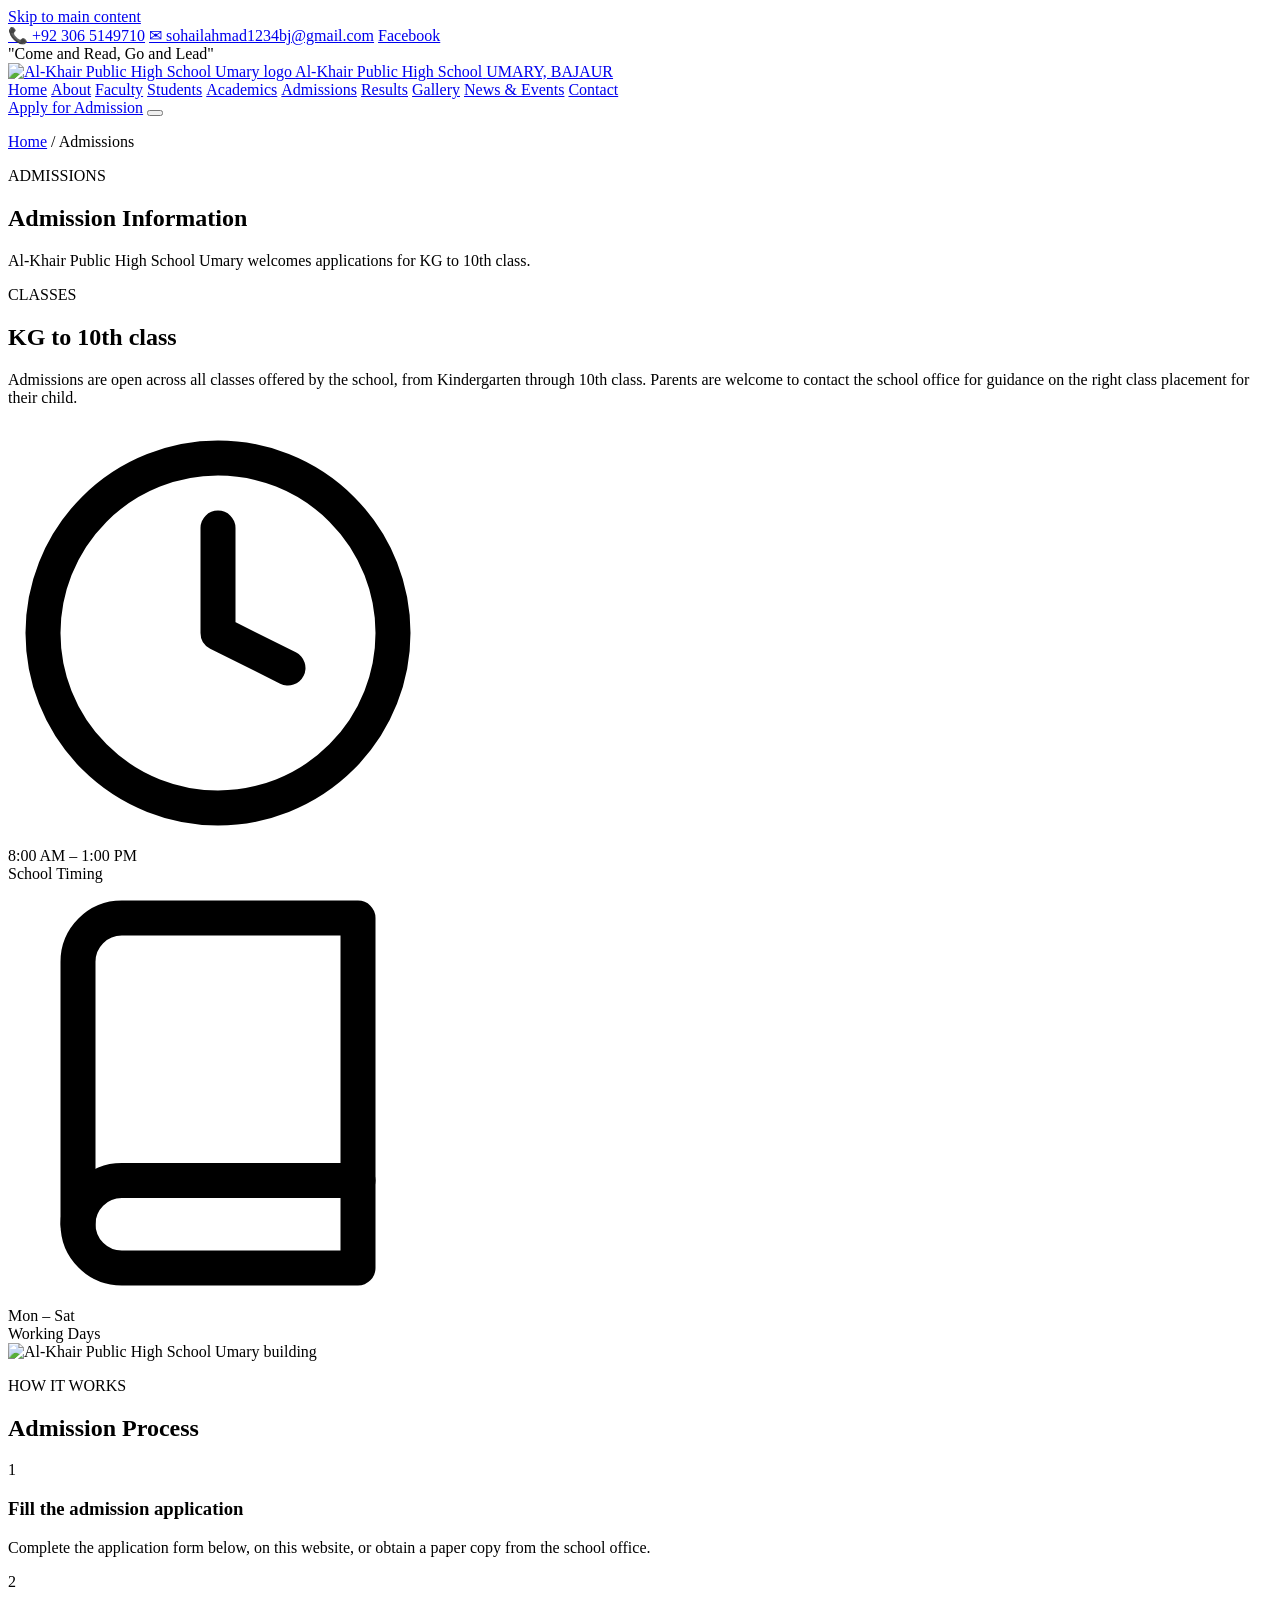
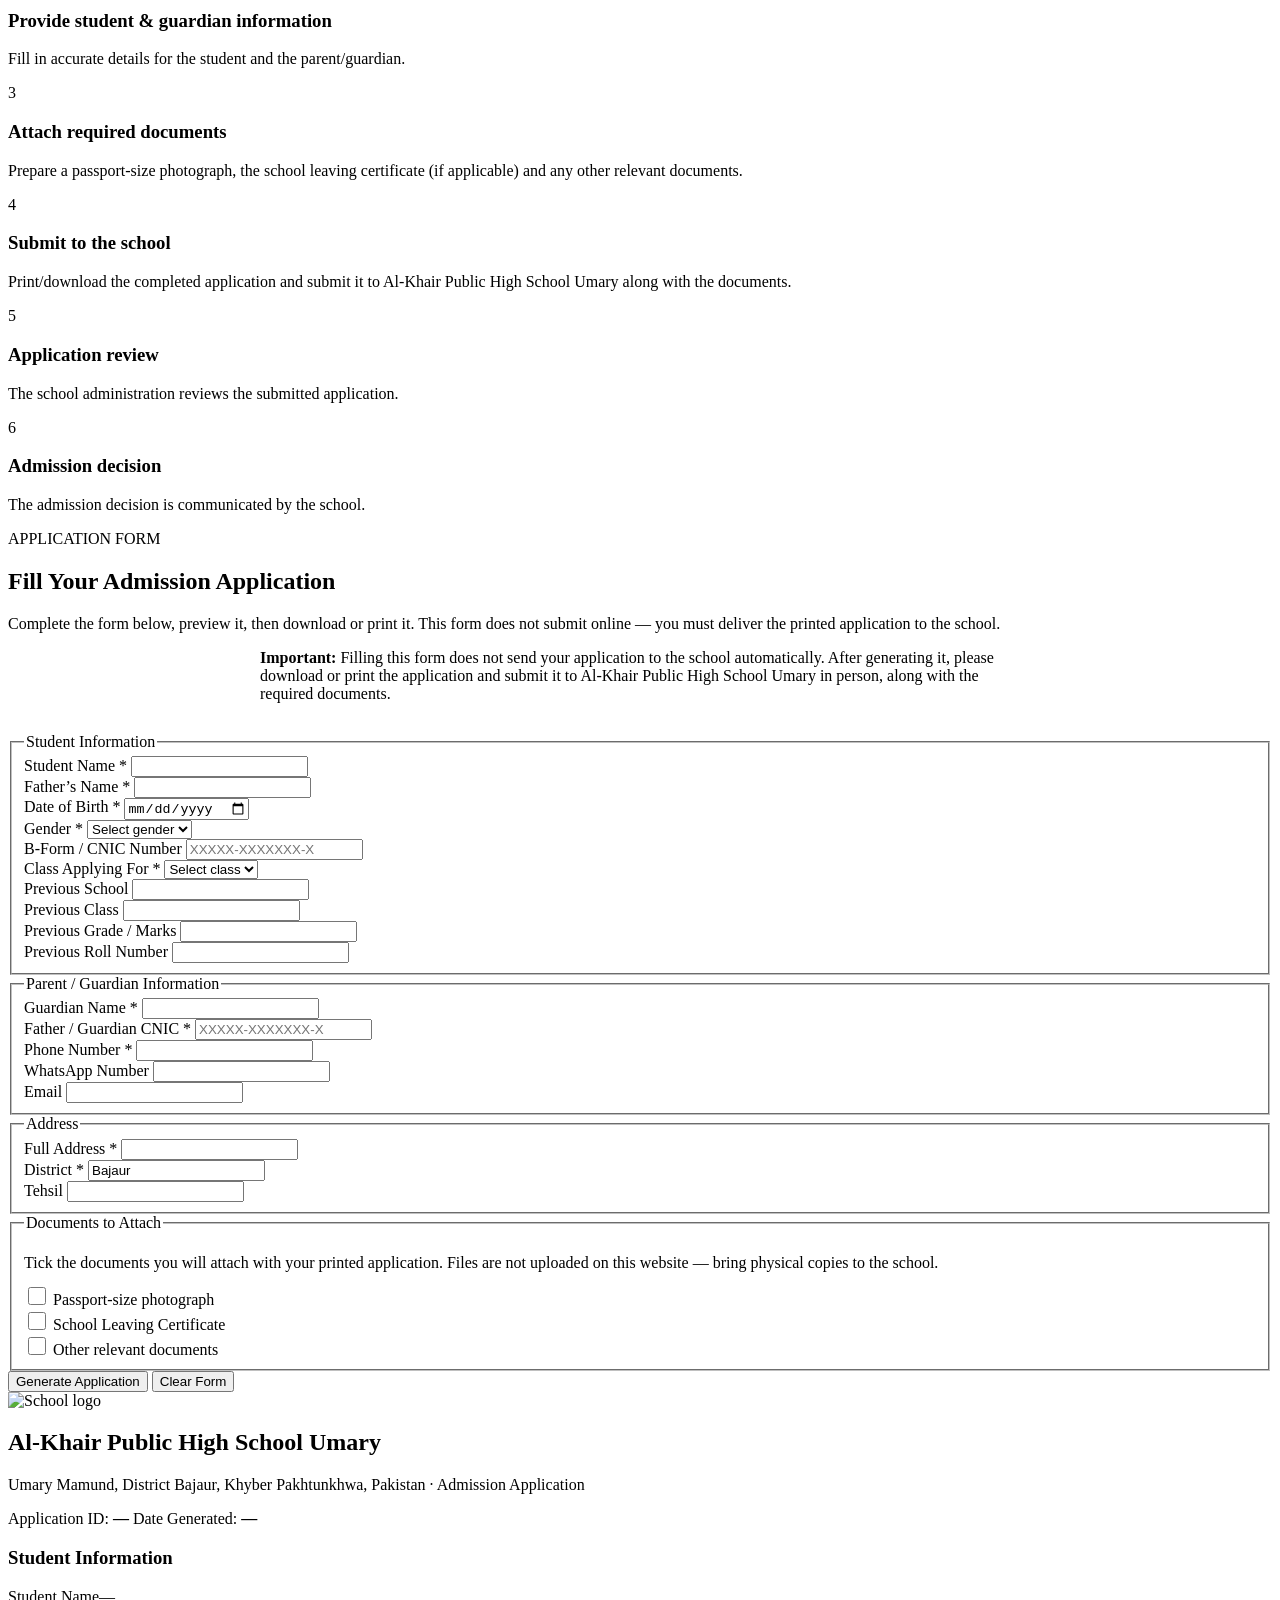
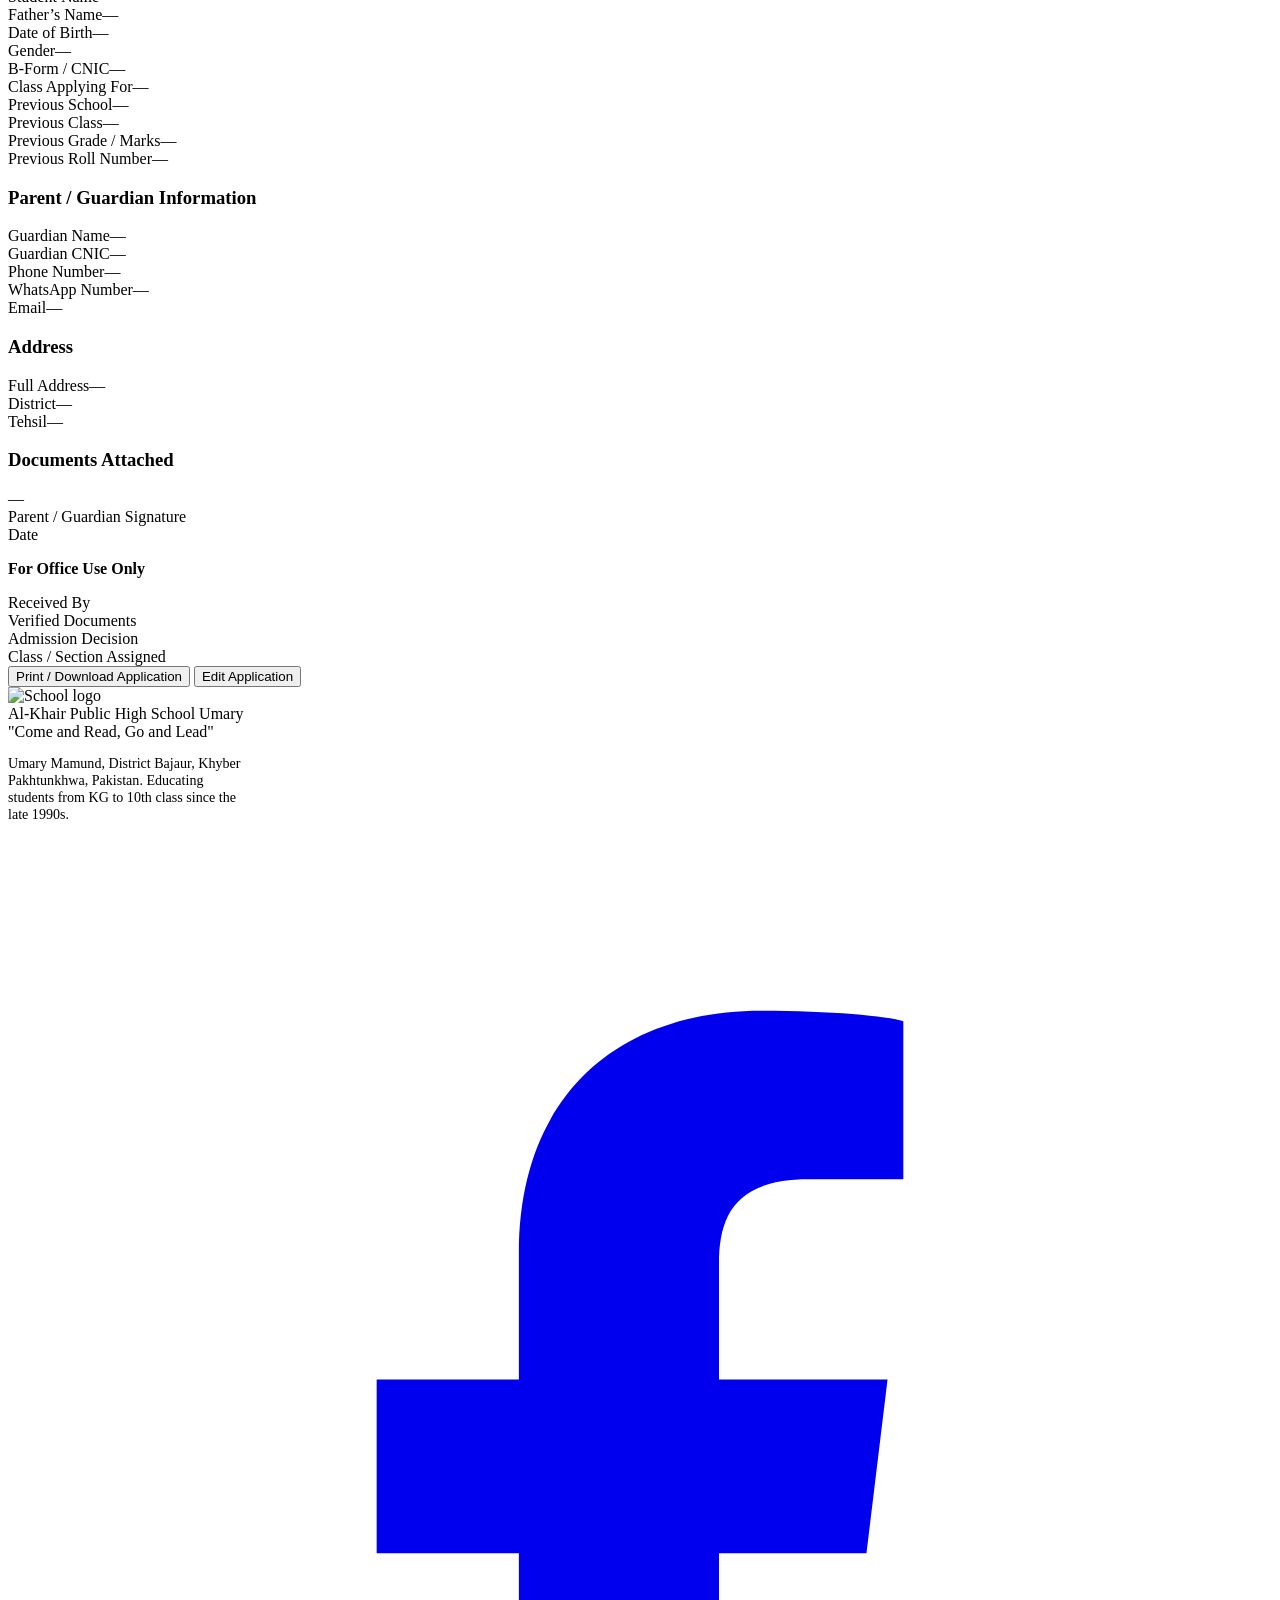
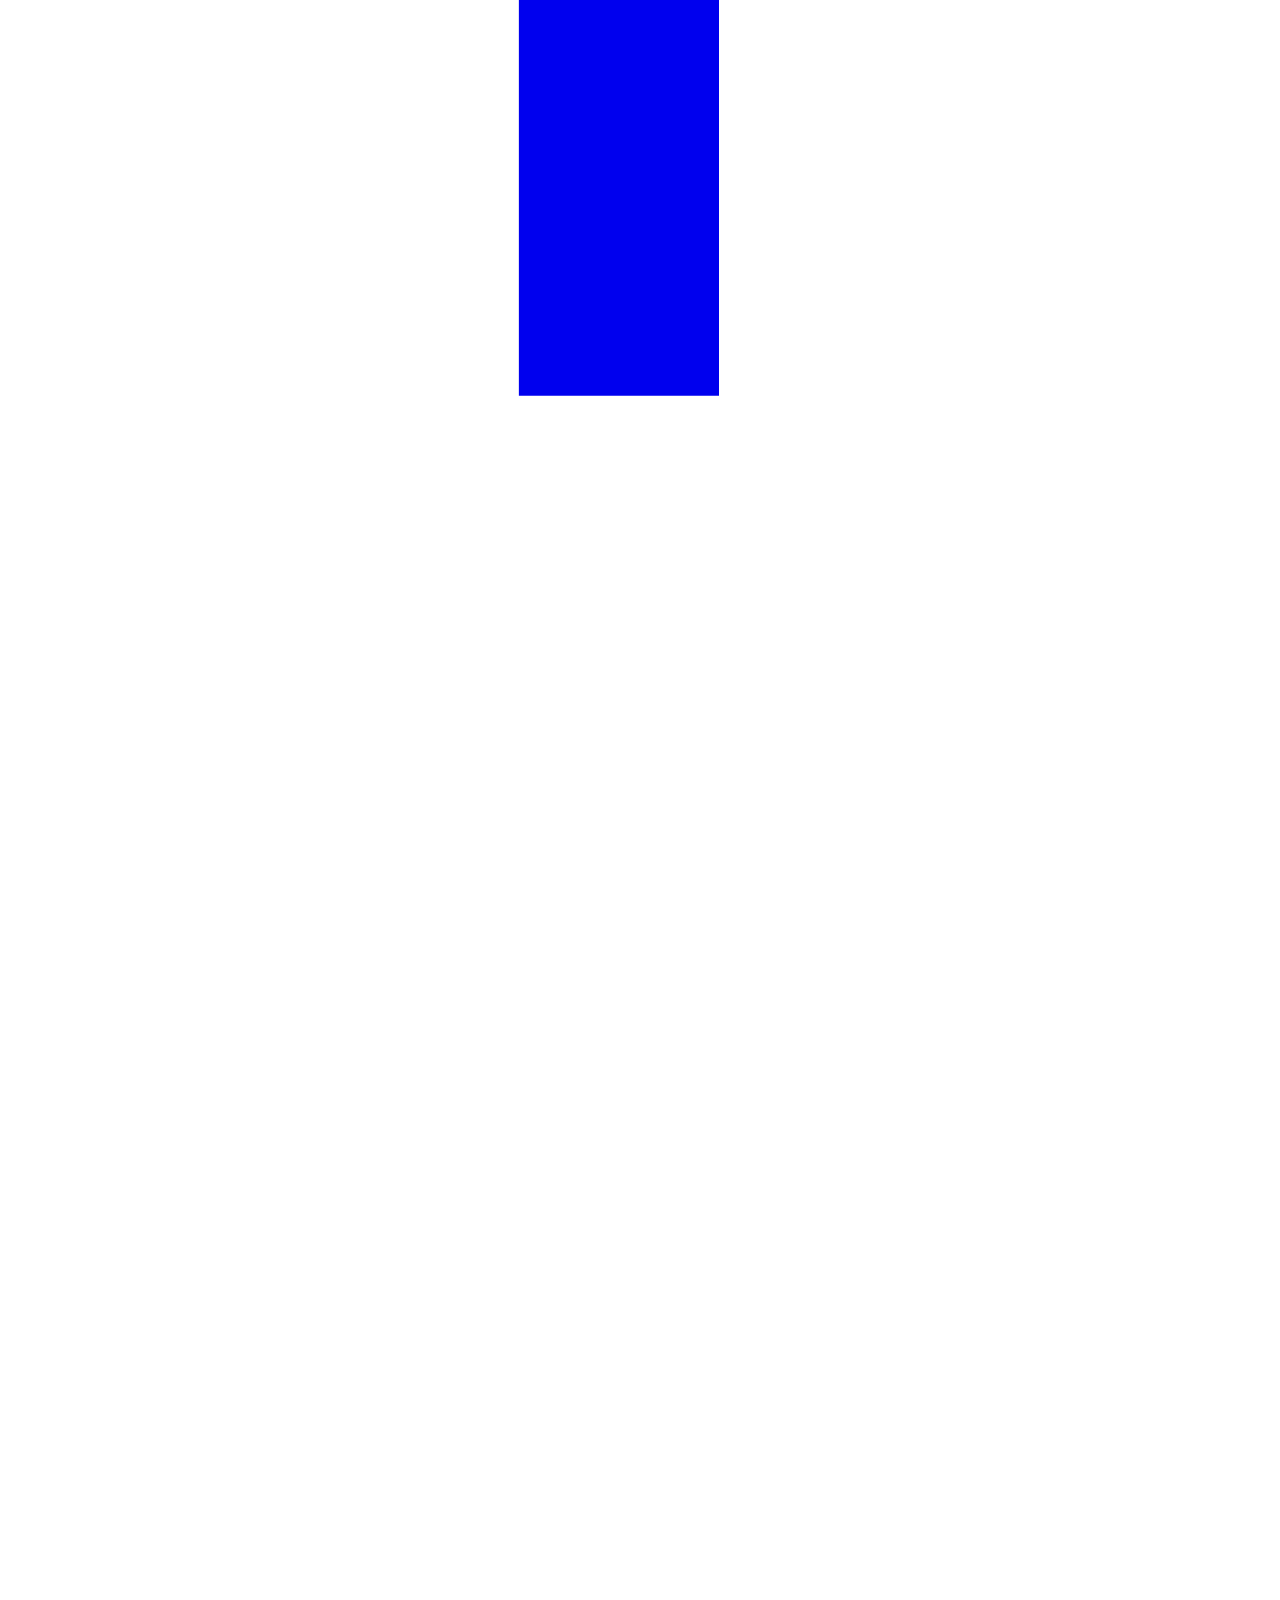
==== index.html @ 72143a42 "Create index.html" ====
<!DOCTYPE html>
<html lang="en">
<head>
<meta charset="UTF-8">
<meta name="viewport" content="width=device-width, initial-scale=1.0">
<title>Admissions | Al-Khair Public High School Umary</title>
<meta name="description" content="Admission information and online application form for Al-Khair Public High School Umary. Classes KG to 10th. Fill, preview, and print your application.">
<link rel="canonical" href="https://alkhairpublichighschoolumary.github.io/admissions.html">

<meta property="og:type" content="website">
<meta property="og:title" content="Admissions | Al-Khair Public High School Umary">
<meta property="og:description" content="Admission information and online application form for Al-Khair Public High School Umary. Classes KG to 10th. Fill, preview, and print your application.">
<meta property="og:image" content="images/logo/logo.png">
<meta property="og:site_name" content="Al-Khair Public High School Umary">
<meta name="twitter:card" content="summary">

<link rel="icon" href="images/logo/favicon.ico">
<link rel="apple-touch-icon" href="images/logo/logo.png">

<link rel="preconnect" href="https://fonts.googleapis.com">
<link rel="preconnect" href="https://fonts.gstatic.com" crossorigin>
<link href="https://fonts.googleapis.com/css2?family=Lora:wght@500;600;700&family=Inter:wght@400;500;600;700&display=swap" rel="stylesheet">

<link rel="stylesheet" href="css/style.css">
</head>
<body>
<a class="skip-link" href="#main">Skip to main content</a>

<div class="topbar">
  <div class="container">
    <div class="topbar-links">
      <a href="tel:+923065149710">📞 +92 306 5149710</a>
      <a href="mailto:sohailahmad1234bj@gmail.com">✉ sohailahmad1234bj@gmail.com</a>
      <a href="https://www.facebook.com/share/1BcYVxbVWQ/" target="_blank" rel="noopener">Facebook</a>
    </div>
    <span class="topbar-motto">"Come and Read, Go and Lead"</span>
  </div>
</div>

<header class="site-header">
  <div class="navbar">
    <a class="brand" href="index.html">
      <img src="images/logo/logo.png" alt="Al-Khair Public High School Umary logo" width="52" height="52">
      <span class="brand-text">
        <span class="brand-name">Al-Khair Public High School</span>
        <span class="brand-sub">UMARY, BAJAUR</span>
      </span>
    </a>

    <nav class="nav-links" aria-label="Primary">
      <ul style="display:flex;flex-wrap:wrap;gap:4px;list-style:none;margin:0;padding:0;">
          <li><a href="index.html">Home</a></li>
          <li><a href="about.html">About</a></li>
          <li><a href="faculty.html">Faculty</a></li>
          <li><a href="students.html">Students</a></li>
          <li><a href="academics.html">Academics</a></li>
          <li><a href="admissions.html" class="active" aria-current="page">Admissions</a></li>
          <li><a href="results.html">Results</a></li>
          <li><a href="gallery.html">Gallery</a></li>
          <li><a href="news.html">News & Events</a></li>
          <li><a href="contact.html">Contact</a></li>
      </ul>
    </nav>

    <div class="nav-actions">
      <a class="btn btn-primary btn-sm" href="admissions.html">Apply for Admission</a>
      <button class="menu-toggle" aria-label="Toggle menu" aria-expanded="false" aria-controls="mobileNote">
        <span></span>
      </button>
    </div>
  </div>
</header>

<main id="main">

<section class="page-hero">
  <div class="container">
    <p class="breadcrumb"><a href="index.html">Home</a> / Admissions</p>
    <span class="eyebrow">ADMISSIONS</span>
    <h1>Admission Information</h1>
    <p>Al-Khair Public High School Umary welcomes applications for KG to 10th class.</p>
  </div>
</section>

<section>
  <div class="container">
    <div class="split">
      <div class="reveal">
        <p class="kicker">CLASSES</p>
        <h2>KG to 10th class</h2>
        <p>Admissions are open across all classes offered by the school, from Kindergarten through 10th class. Parents are welcome to contact the school office for guidance on the right class placement for their child.</p>
        <div class="card-grid" style="grid-template-columns:repeat(2,1fr);max-width:420px;">
          <div class="fact-card">
            <div class="fact-icon"><svg class="icon" viewBox="0 0 24 24" fill="none" stroke="currentColor" stroke-width="2" stroke-linecap="round" stroke-linejoin="round" aria-hidden="true"><circle cx="12" cy="12" r="10"/><path d="M12 6v6l4 2"/></svg></div>
            <div class="fact-value">8:00 AM &ndash; 1:00 PM</div>
            <div class="fact-label">School Timing</div>
          </div>
          <div class="fact-card">
            <div class="fact-icon"><svg class="icon" viewBox="0 0 24 24" fill="none" stroke="currentColor" stroke-width="2" stroke-linecap="round" stroke-linejoin="round" aria-hidden="true"><path d="M4 19.5A2.5 2.5 0 0 1 6.5 17H20"/><path d="M6.5 2H20v20H6.5A2.5 2.5 0 0 1 4 19.5v-15A2.5 2.5 0 0 1 6.5 2Z"/></svg></div>
            <div class="fact-value">Mon &ndash; Sat</div>
            <div class="fact-label">Working Days</div>
          </div>
        </div>
      </div>
      <div class="split-media reveal">
        <img src="images/school/school-front.jpg" alt="Al-Khair Public High School Umary building">
      </div>
    </div>
  </div>
</section>

<section class="section-alt">
  <div class="container">
    <div class="section-head reveal">
      <p class="kicker">HOW IT WORKS</p>
      <h2>Admission Process</h2>
    </div>
    <div class="process-list reveal">
      <div class="process-item"><div class="process-num">1</div><div><h3>Fill the admission application</h3><p>Complete the application form below, on this website, or obtain a paper copy from the school office.</p></div></div>
      <div class="process-item"><div class="process-num">2</div><div><h3>Provide student &amp; guardian information</h3><p>Fill in accurate details for the student and the parent/guardian.</p></div></div>
      <div class="process-item"><div class="process-num">3</div><div><h3>Attach required documents</h3><p>Prepare a passport-size photograph, the school leaving certificate (if applicable) and any other relevant documents.</p></div></div>
      <div class="process-item"><div class="process-num">4</div><div><h3>Submit to the school</h3><p>Print/download the completed application and submit it to Al-Khair Public High School Umary along with the documents.</p></div></div>
      <div class="process-item"><div class="process-num">5</div><div><h3>Application review</h3><p>The school administration reviews the submitted application.</p></div></div>
      <div class="process-item"><div class="process-num">6</div><div><h3>Admission decision</h3><p>The admission decision is communicated by the school.</p></div></div>
    </div>
  </div>
</section>

<section id="applyForm">
  <div class="container">
    <div class="section-head center reveal">
      <p class="kicker">APPLICATION FORM</p>
      <h2>Fill Your Admission Application</h2>
      <p>Complete the form below, preview it, then download or print it. This form does not submit online &mdash; you must deliver the printed application to the school.</p>
    </div>

    <div class="file-note reveal" style="max-width:760px;margin:0 auto 30px;">
      <strong>Important:</strong> Filling this form does not send your application to the school automatically. After generating it, please download or print the application and submit it to Al-Khair Public High School Umary in person, along with the required documents.
    </div>

    <div class="form-card reveal">
      <form id="admissionForm" novalidate>
        <input type="hidden" id="genAppId" value="">
        <input type="hidden" id="genAppDate" value="">

        <fieldset>
          <legend>Student Information</legend>
          <div class="form-grid">
            <div class="form-field">
              <label for="studentName">Student Name <span class="req">*</span></label>
              <input type="text" id="studentName" name="studentName" required autocomplete="off">
            </div>
            <div class="form-field">
              <label for="fatherName">Father&rsquo;s Name <span class="req">*</span></label>
              <input type="text" id="fatherName" name="fatherName" required>
            </div>
            <div class="form-field">
              <label for="dob">Date of Birth <span class="req">*</span></label>
              <input type="date" id="dob" name="dob" required>
            </div>
            <div class="form-field">
              <label for="gender">Gender <span class="req">*</span></label>
              <select id="gender" name="gender" required>
                <option value="">Select gender</option>
                <option value="Male">Male</option>
                <option value="Female">Female</option>
              </select>
            </div>
            <div class="form-field">
              <label for="studentCnic">B-Form / CNIC Number</label>
              <input type="text" id="studentCnic" name="studentCnic" placeholder="XXXXX-XXXXXXX-X">
            </div>
            <div class="form-field">
              <label for="classApplying">Class Applying For <span class="req">*</span></label>
              <select id="classApplying" name="classApplying" required>
                <option value="">Select class</option>
                <option>KG</option><option>Nursery</option>
                <option>1st</option><option>2nd</option><option>3rd</option><option>4th</option><option>5th</option>
                <option>6th</option><option>7th</option><option>8th</option><option>9th</option><option>10th</option>
              </select>
            </div>
            <div class="form-field">
              <label for="prevSchool">Previous School</label>
              <input type="text" id="prevSchool" name="prevSchool">
            </div>
            <div class="form-field">
              <label for="prevClass">Previous Class</label>
              <input type="text" id="prevClass" name="prevClass">
            </div>
            <div class="form-field">
              <label for="prevMarks">Previous Grade / Marks</label>
              <input type="text" id="prevMarks" name="prevMarks">
            </div>
            <div class="form-field">
              <label for="prevRoll">Previous Roll Number</label>
              <input type="text" id="prevRoll" name="prevRoll">
            </div>
          </div>
        </fieldset>

        <fieldset>
          <legend>Parent / Guardian Information</legend>
          <div class="form-grid">
            <div class="form-field">
              <label for="guardianName">Guardian Name <span class="req">*</span></label>
              <input type="text" id="guardianName" name="guardianName" required>
            </div>
            <div class="form-field">
              <label for="guardianCnic">Father / Guardian CNIC <span class="req">*</span></label>
              <input type="text" id="guardianCnic" name="guardianCnic" placeholder="XXXXX-XXXXXXX-X" required>
            </div>
            <div class="form-field">
              <label for="phone">Phone Number <span class="req">*</span></label>
              <input type="tel" id="phone" name="phone" required>
            </div>
            <div class="form-field">
              <label for="whatsapp">WhatsApp Number</label>
              <input type="tel" id="whatsapp" name="whatsapp">
            </div>
            <div class="form-field full">
              <label for="email">Email</label>
              <input type="email" id="email" name="email">
            </div>
          </div>
        </fieldset>

        <fieldset>
          <legend>Address</legend>
          <div class="form-grid">
            <div class="form-field full">
              <label for="address">Full Address <span class="req">*</span></label>
              <input type="text" id="address" name="address" required>
            </div>
            <div class="form-field">
              <label for="district">District <span class="req">*</span></label>
              <input type="text" id="district" name="district" value="Bajaur" required>
            </div>
            <div class="form-field">
              <label for="tehsil">Tehsil</label>
              <input type="text" id="tehsil" name="tehsil">
            </div>
          </div>
        </fieldset>

        <fieldset>
          <legend>Documents to Attach</legend>
          <p class="form-hint" style="margin-bottom:12px;">Tick the documents you will attach with your printed application. Files are not uploaded on this website &mdash; bring physical copies to the school.</p>
          <div class="form-grid">
            <div class="form-field" style="flex-direction:row;align-items:center;gap:10px;">
              <input type="checkbox" id="docPhoto" data-label="Passport-size photograph" style="min-height:auto;width:18px;height:18px;">
              <label for="docPhoto" style="font-weight:500;">Passport-size photograph</label>
            </div>
            <div class="form-field" style="flex-direction:row;align-items:center;gap:10px;">
              <input type="checkbox" id="docLeaving" data-label="School Leaving Certificate" style="min-height:auto;width:18px;height:18px;">
              <label for="docLeaving" style="font-weight:500;">School Leaving Certificate</label>
            </div>
            <div class="form-field" style="flex-direction:row;align-items:center;gap:10px;">
              <input type="checkbox" id="docOther" data-label="Other relevant documents" style="min-height:auto;width:18px;height:18px;">
              <label for="docOther" style="font-weight:500;">Other relevant documents</label>
            </div>
          </div>
        </fieldset>

        <div class="form-actions">
          <button type="submit" class="btn btn-primary">Generate Application</button>
          <button type="reset" class="btn btn-outline-dark">Clear Form</button>
        </div>
      </form>
    </div>

    <div id="applicationPreview" class="reveal">
      <p id="confirmMessage" class="confirm-box" hidden>
        Your application has been generated successfully. Please download/print the application and submit it to Al-Khair Public High School according to the school&rsquo;s admission procedure.
      </p>

      <div class="print-sheet" id="printSheet">
        <div class="print-header">
          <img src="images/logo/logo.png" alt="School logo">
          <div>
            <h2>Al-Khair Public High School Umary</h2>
            <p>Umary Mamund, District Bajaur, Khyber Pakhtunkhwa, Pakistan &middot; Admission Application</p>
          </div>
        </div>

        <div class="print-meta">
          <span>Application ID: <strong id="prevAppId">&mdash;</strong></span>
          <span>Date Generated: <strong id="prevDate">&mdash;</strong></span>
        </div>

        <div class="print-section">
          <h3>Student Information</h3>
          <div class="print-grid">
            <div class="print-row"><span>Student Name</span><span id="prevStudentName">&mdash;</span></div>
            <div class="print-row"><span>Father&rsquo;s Name</span><span id="prevFatherName">&mdash;</span></div>
            <div class="print-row"><span>Date of Birth</span><span id="prevDob">&mdash;</span></div>
            <div class="print-row"><span>Gender</span><span id="prevGender">&mdash;</span></div>
            <div class="print-row"><span>B-Form / CNIC</span><span id="prevCnic">&mdash;</span></div>
            <div class="print-row"><span>Class Applying For</span><span id="prevClass">&mdash;</span></div>
            <div class="print-row"><span>Previous School</span><span id="prevPrevSchool">&mdash;</span></div>
            <div class="print-row"><span>Previous Class</span><span id="prevPrevClass">&mdash;</span></div>
            <div class="print-row"><span>Previous Grade / Marks</span><span id="prevPrevMarks">&mdash;</span></div>
            <div class="print-row"><span>Previous Roll Number</span><span id="prevPrevRoll">&mdash;</span></div>
          </div>
        </div>

        <div class="print-section">
          <h3>Parent / Guardian Information</h3>
          <div class="print-grid">
            <div class="print-row"><span>Guardian Name</span><span id="prevGuardianName">&mdash;</span></div>
            <div class="print-row"><span>Guardian CNIC</span><span id="prevGuardianCnic">&mdash;</span></div>
            <div class="print-row"><span>Phone Number</span><span id="prevPhone">&mdash;</span></div>
            <div class="print-row"><span>WhatsApp Number</span><span id="prevWhatsapp">&mdash;</span></div>
            <div class="print-row"><span>Email</span><span id="prevEmail">&mdash;</span></div>
          </div>
        </div>

        <div class="print-section">
          <h3>Address</h3>
          <div class="print-grid">
            <div class="print-row"><span>Full Address</span><span id="prevAddress">&mdash;</span></div>
            <div class="print-row"><span>District</span><span id="prevDistrict">&mdash;</span></div>
            <div class="print-row"><span>Tehsil</span><span id="prevTehsil">&mdash;</span></div>
          </div>
        </div>

        <div class="print-section">
          <h3>Documents Attached</h3>
          <p id="prevDocs" style="margin:0;">&mdash;</p>
        </div>

        <div class="print-sign-row">
          <div class="sign-box">Parent / Guardian Signature</div>
          <div class="sign-box">Date</div>
        </div>

        <div class="office-use">
          <h3 style="border:none;color:var(--green-900);text-transform:none;font-size:1rem;">For Office Use Only</h3>
          <div class="print-grid">
            <div class="print-row"><span>Received By</span><span>&nbsp;</span></div>
            <div class="print-row"><span>Verified Documents</span><span>&nbsp;</span></div>
            <div class="print-row"><span>Admission Decision</span><span>&nbsp;</span></div>
            <div class="print-row"><span>Class / Section Assigned</span><span>&nbsp;</span></div>
          </div>
        </div>
      </div>

      <div class="form-actions no-print">
        <button type="button" id="printAppBtn" class="btn btn-primary">Print / Download Application</button>
        <button type="button" id="editAppBtn" class="btn btn-outline-dark">Edit Application</button>
      </div>
    </div>
  </div>
</section>

</main>

<footer class="site-footer">
  <div class="container">
    <div class="footer-grid">
      <div>
        <div class="footer-brand">
          <img src="images/logo/logo.png" alt="School logo" width="48" height="48">
          <div>
            <div class="footer-brand-name">Al-Khair Public High School Umary</div>
            <div class="footer-brand-motto">"Come and Read, Go and Lead"</div>
          </div>
        </div>
        <p style="font-size:.88rem;max-width:34ch;color:var(--cream-dim);">
          Umary Mamund, District Bajaur, Khyber Pakhtunkhwa, Pakistan. Educating students from KG to 10th class since the late 1990s.
        </p>
        <div class="footer-social">
          <a href="https://www.facebook.com/share/1BcYVxbVWQ/" target="_blank" rel="noopener" aria-label="Visit our Facebook page"><svg class="icon" viewBox="0 0 24 24" fill="currentColor" aria-hidden="true"><path d="M13.5 22v-8.4h2.8l.4-3.3h-3.2V8.1c0-.9.3-1.6 1.7-1.6h1.8V3.5C16.7 3.4 15.6 3.3 14.3 3.3c-2.7 0-4.6 1.6-4.6 4.6v2.4H7v3.3h2.7V22h3.8Z"/></svg></a>
          <a href="https://wa.me/923065149710" target="_blank" rel="noopener" aria-label="Message us on WhatsApp"><svg class="icon" viewBox="0 0 24 24" fill="currentColor" aria-hidden="true"><path d="M17.5 14.4c-.3-.1-1.6-.8-1.9-.9-.3-.1-.4-.1-.6.1-.2.3-.6.9-.8 1-.1.2-.3.2-.5.1-.3-.1-1.1-.4-2.1-1.3-.8-.7-1.3-1.6-1.4-1.8-.2-.3 0-.4.1-.6l.4-.5c.1-.1.2-.3.2-.4.1-.2 0-.3 0-.5-.1-.1-.6-1.4-.8-2-.2-.5-.4-.4-.6-.4h-.5c-.2 0-.5.1-.7.3-.2.3-.9.9-.9 2.1s1 2.5 1.1 2.6c.1.2 2 3 4.8 4.2.7.3 1.2.5 1.6.6.7.2 1.3.2 1.8.1.5-.1 1.6-.7 1.9-1.3.2-.6.2-1.1.2-1.2-.1-.1-.3-.2-.5-
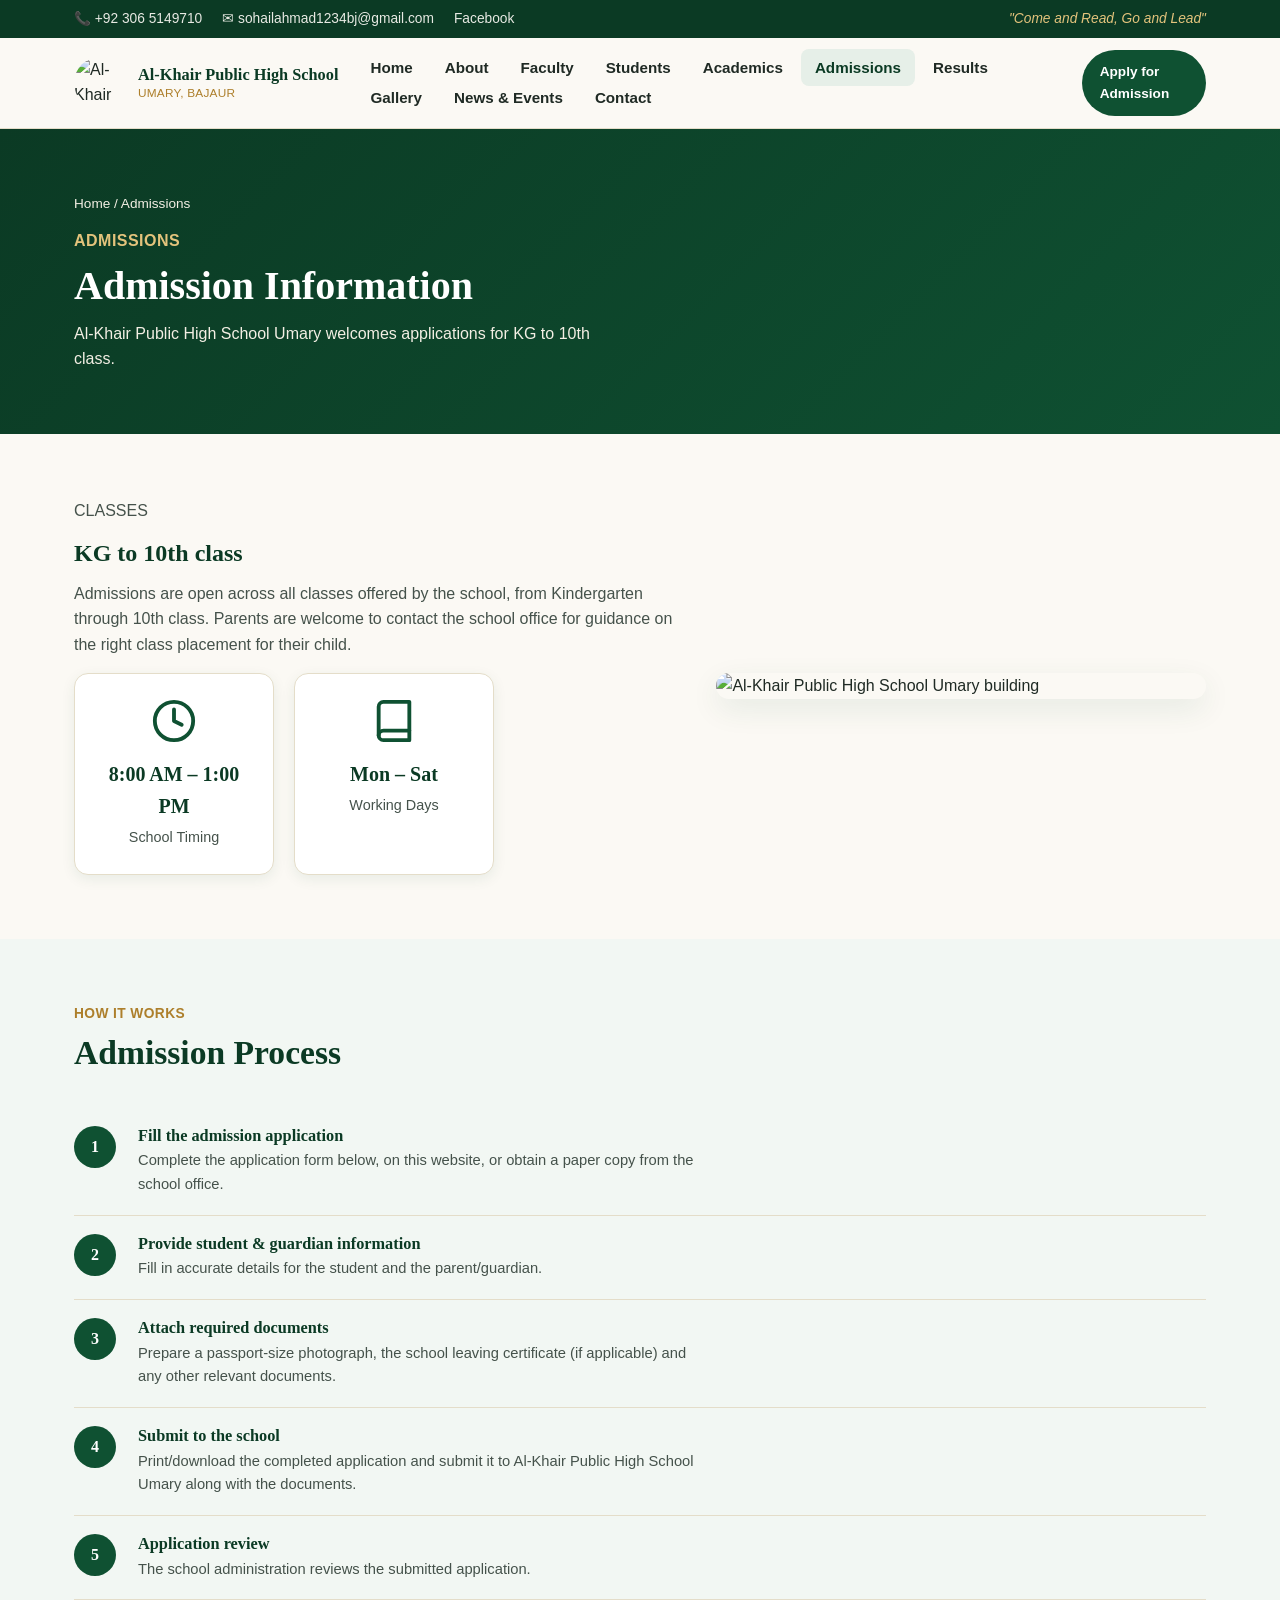
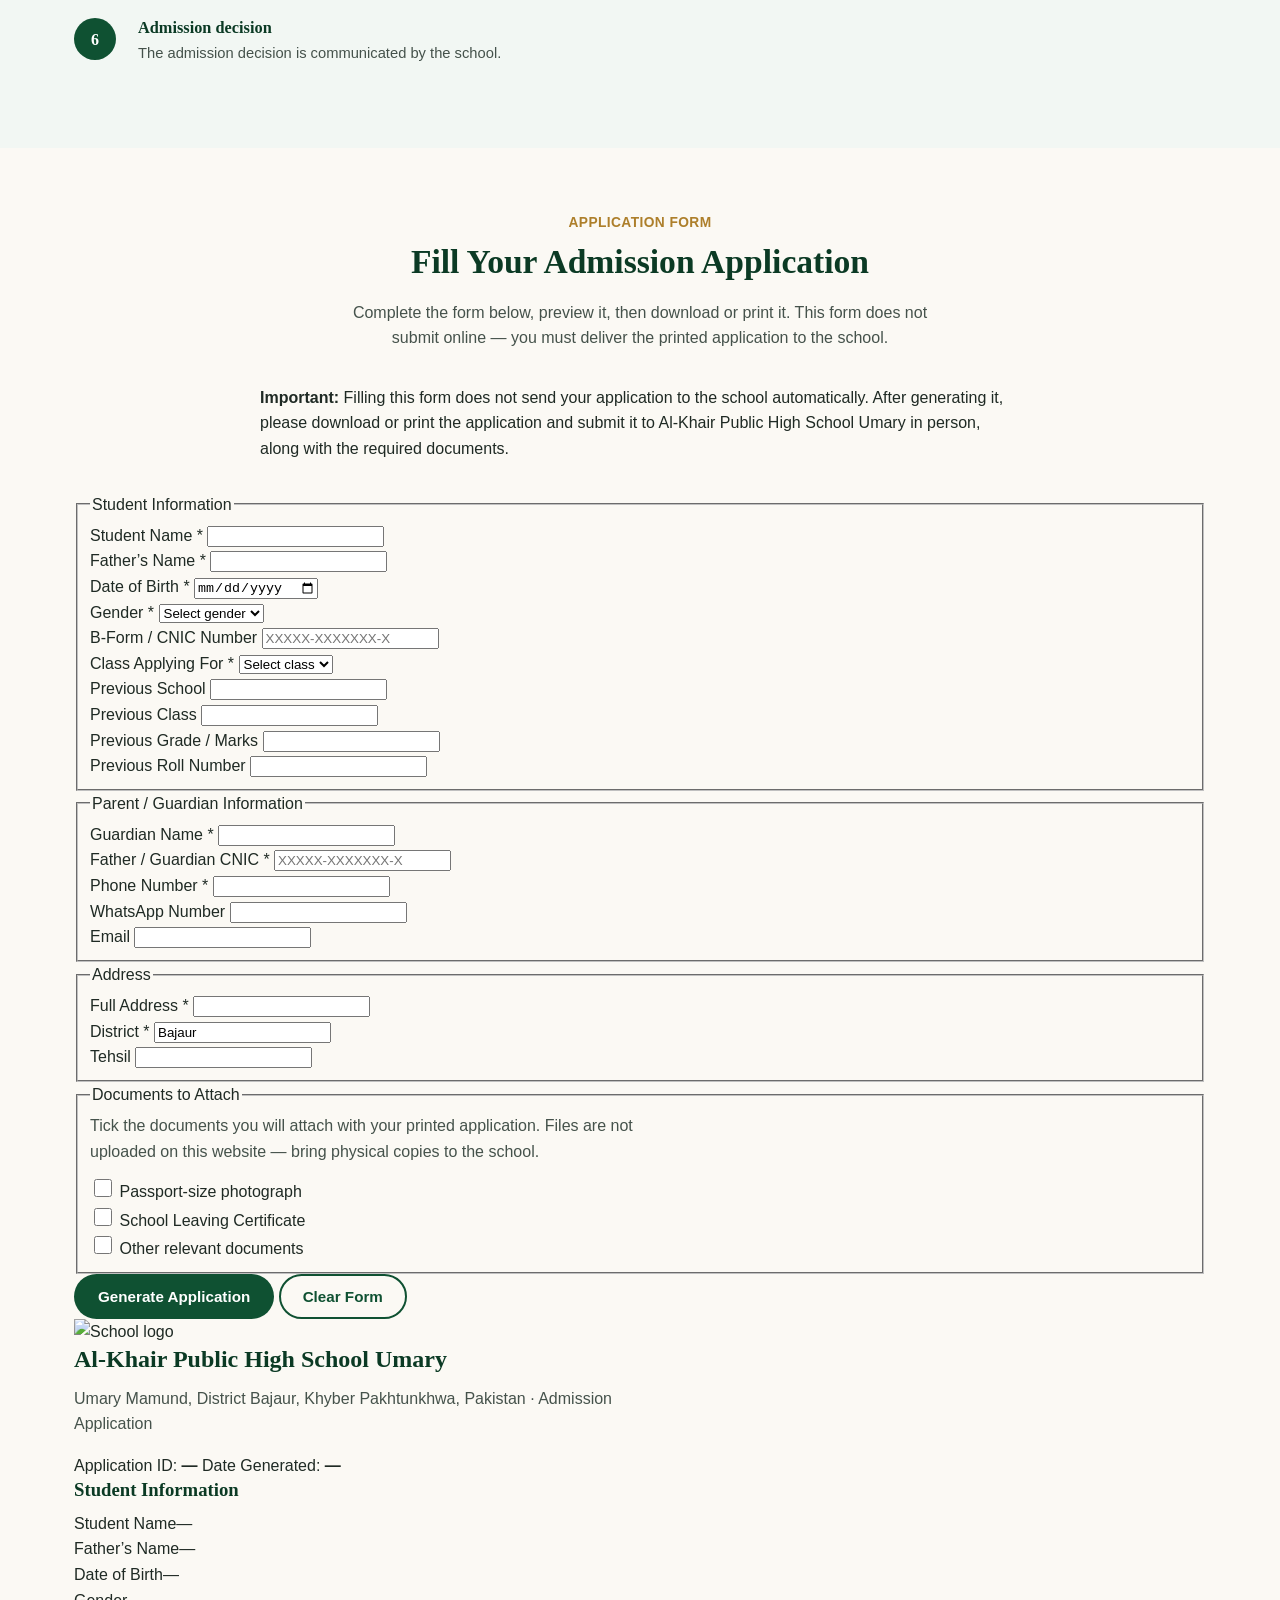
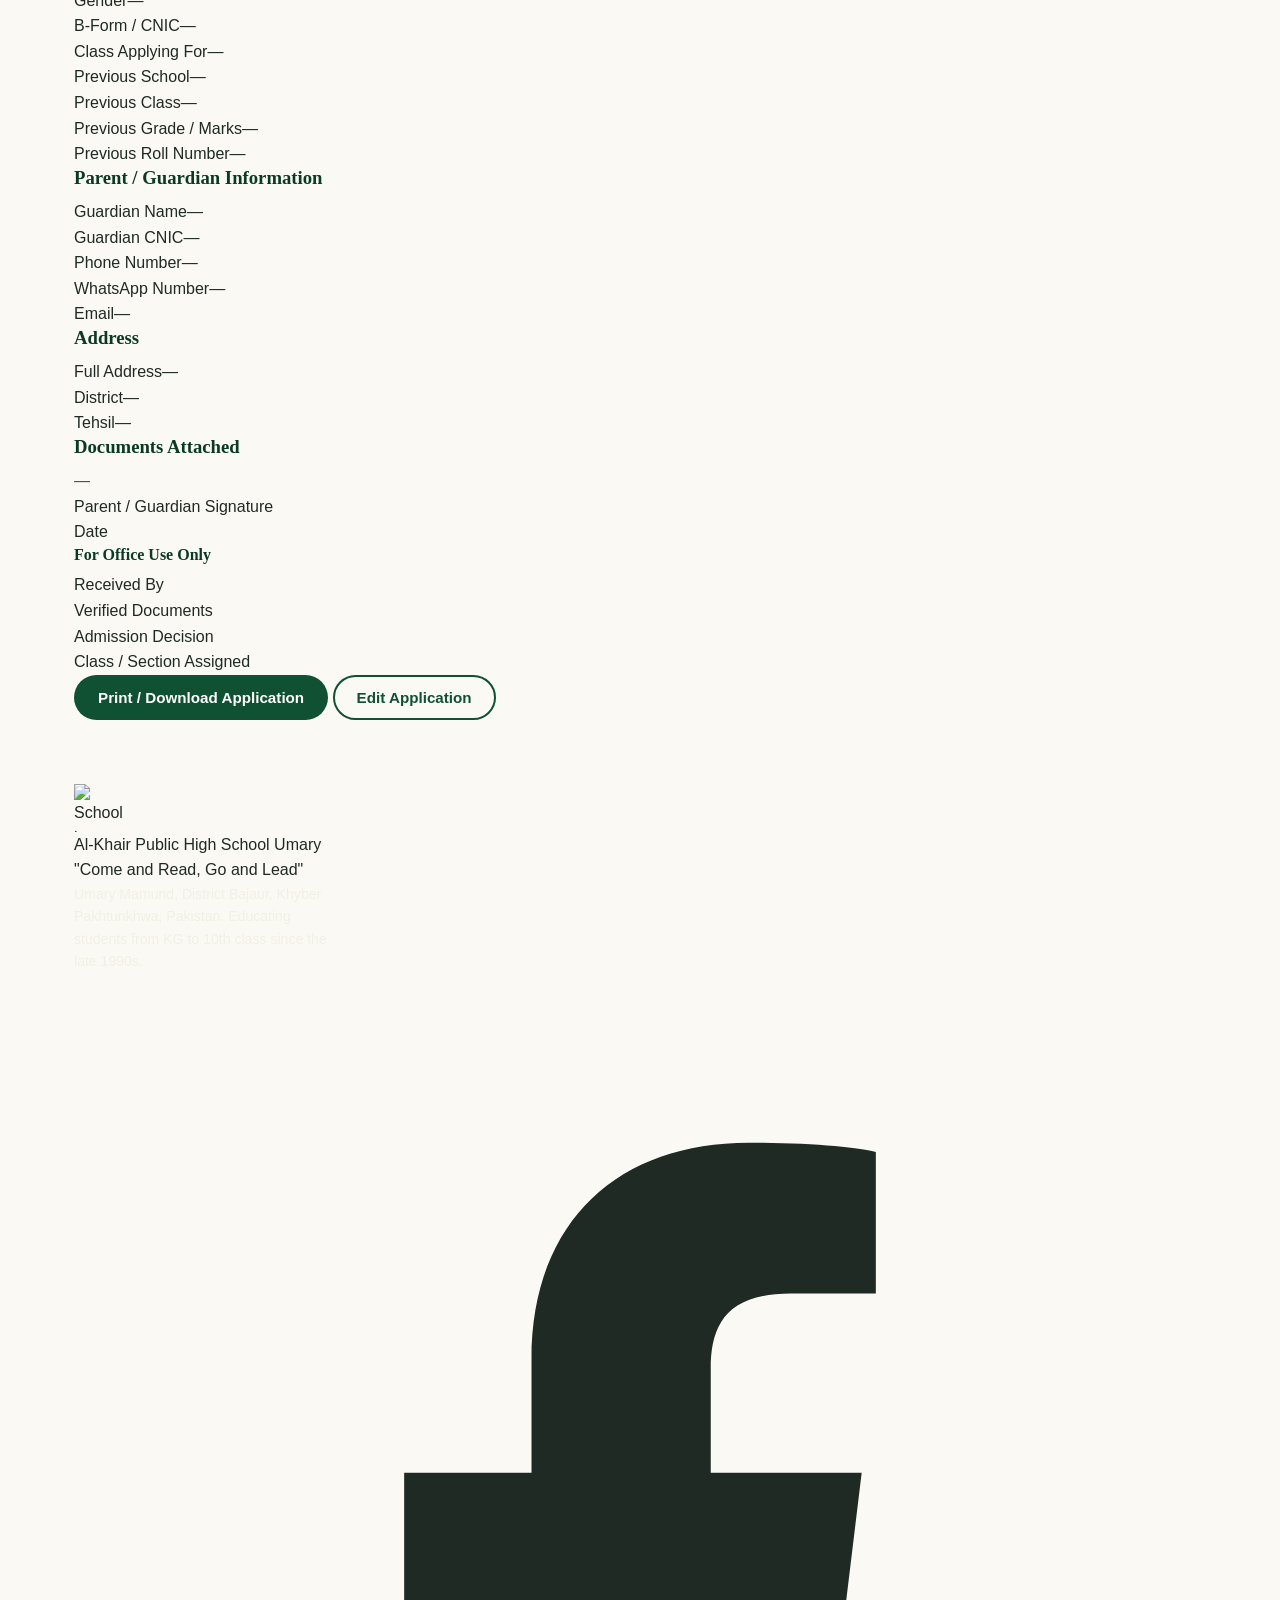
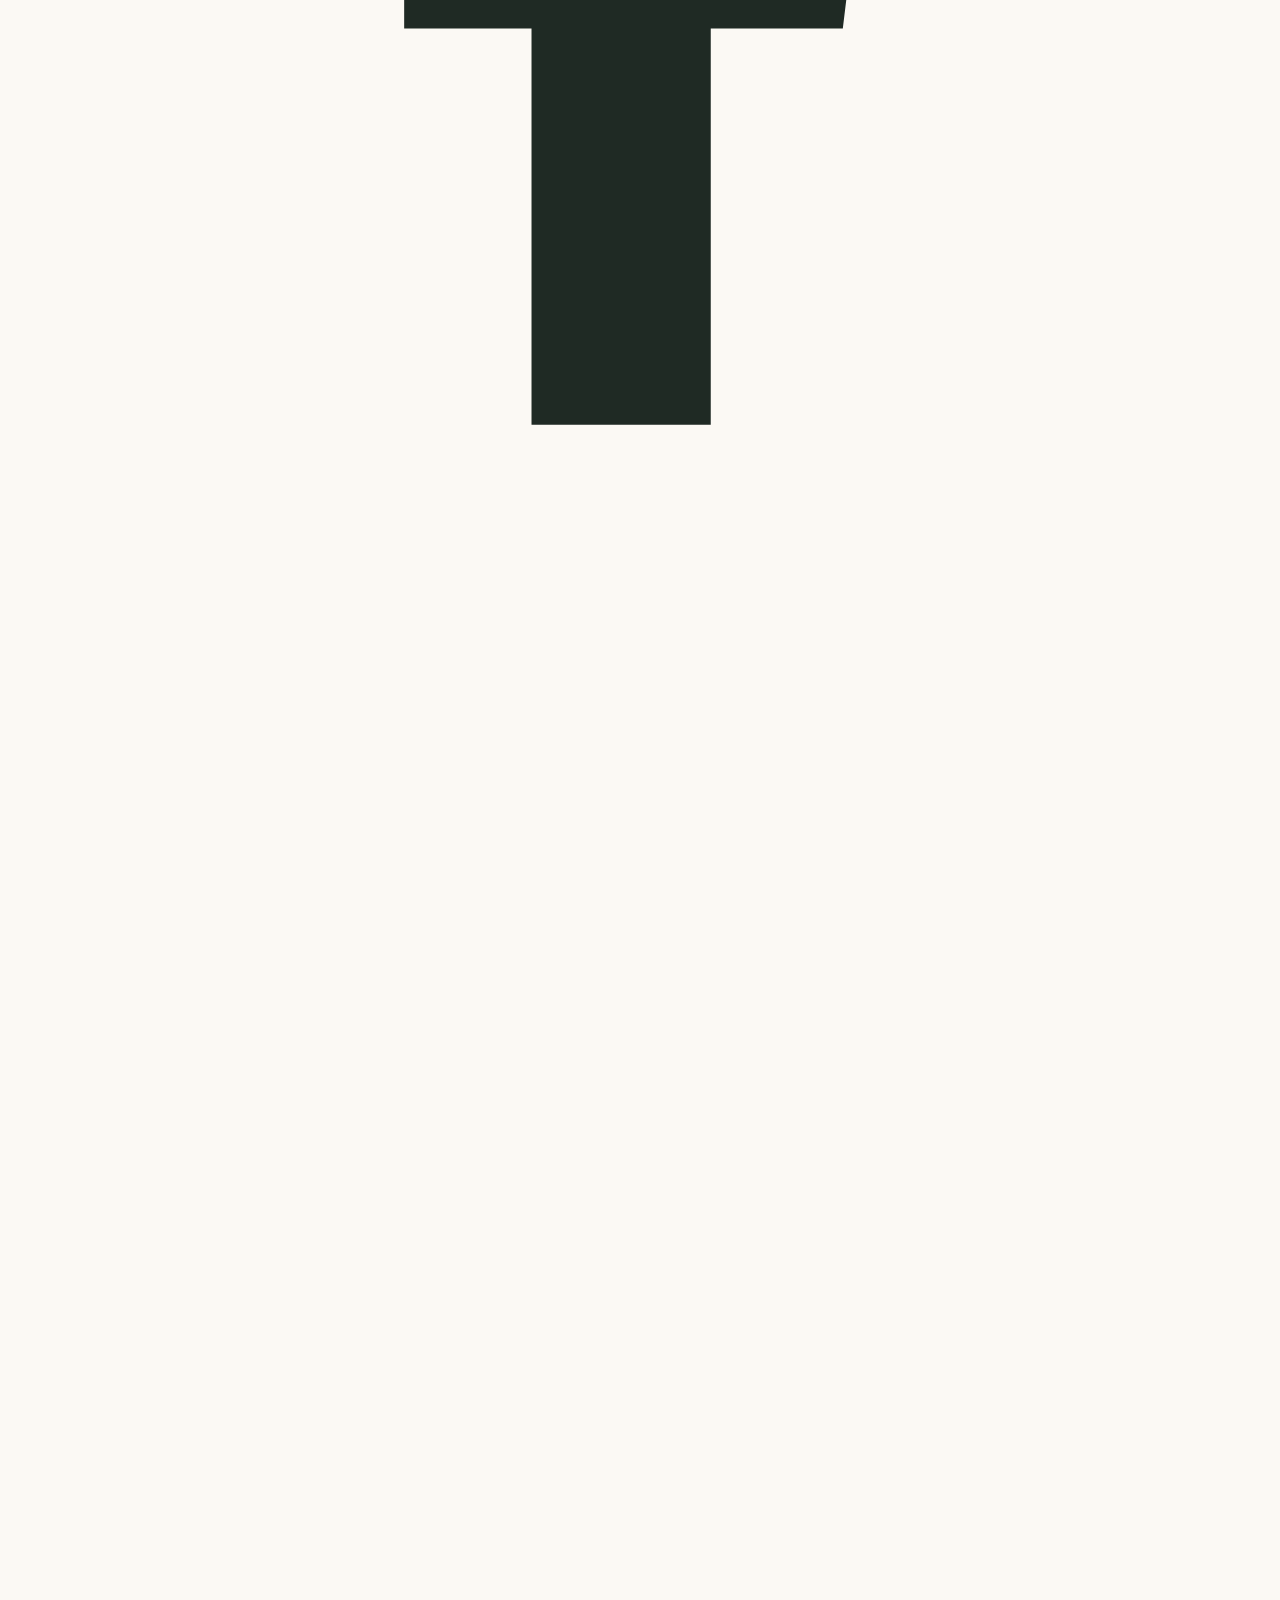
==== commit d5af2e06: "Update index.html" ====
--- a/index.html
+++ b/index.html
@@ -21,7 +21,7 @@
 <link rel="preconnect" href="https://fonts.gstatic.com" crossorigin>
 <link href="https://fonts.googleapis.com/css2?family=Lora:wght@500;600;700&family=Inter:wght@400;500;600;700&display=swap" rel="stylesheet">
 
-<link rel="stylesheet" href="css/style.css">
+<link rel="stylesheet" href="style.css">
 </head>
 <body>
 <a class="skip-link" href="#main">Skip to main content</a>
--- a/style.css
+++ b/style.css
@@ -0,0 +1,651 @@
+/* ==========================================================================
+   AL-KHAIR PUBLIC HIGH SCHOOL UMARY — Stylesheet
+   Palette: deep school green + gold, warm cream background, charcoal text.
+   ========================================================================== */
+
+:root {
+  /* Colors */
+  --green-900: #0b3a24;
+  --green-800: #0f5132;
+  --green-700: #146740;
+  --green-100: #e6efe8;
+  --green-50:  #f2f7f3;
+  --gold-600:  #ad7f2b;
+  --gold-500:  #c89b3c;
+  --gold-300:  #e3c37c;
+  --cream:     #fbf9f4;
+  --cream-dim: #f3efe4;
+  --charcoal:  #1f2a24;
+  --ink-soft:  #45524b;
+  --white:     #ffffff;
+  --border:    #e4ddc9;
+  --shadow:    0 10px 30px rgba(15, 81, 50, 0.09);
+  --shadow-sm: 0 4px 14px rgba(15, 81, 50, 0.08);
+
+  /* Type */
+  --font-head: "Lora", "Georgia", serif;
+  --font-body: "Inter", -apple-system, "Segoe UI", Roboto, sans-serif;
+
+  /* Layout */
+  --max-width: 1180px;
+  --radius: 14px;
+  --radius-sm: 8px;
+  --nav-height: 76px;
+}
+
+/* ---------- Reset ---------- */
+*, *::before, *::after { box-sizing: border-box; }
+html { scroll-behavior: smooth; }
+body {
+  margin: 0;
+  font-family: var(--font-body);
+  color: var(--charcoal);
+  background: var(--cream);
+  line-height: 1.6;
+  -webkit-font-smoothing: antialiased;
+}
+img { max-width: 100%; display: block; height: auto; }
+a { color: inherit; text-decoration: none; }
+ul { margin: 0; padding: 0; list-style: none; }
+h1, h2, h3, h4 { font-family: var(--font-head); line-height: 1.22; margin: 0 0 .5em; color: var(--green-900); font-weight: 700; }
+p { margin: 0 0 1em; color: var(--ink-soft); max-width: 68ch; }
+button { font-family: inherit; }
+
+:focus-visible {
+  outline: 3px solid var(--gold-500);
+  outline-offset: 3px;
+  border-radius: 4px;
+}
+
+.container {
+  max-width: var(--max-width);
+  margin: 0 auto;
+  padding: 0 24px;
+}
+
+@media (prefers-reduced-motion: reduce) {
+  html { scroll-behavior: auto; }
+  *, *::before, *::after { animation-duration: 0.001ms !important; animation-iteration-count: 1 !important; transition-duration: 0.001ms !important; }
+}
+
+/* ---------- Skip link ---------- */
+.skip-link {
+  position: absolute;
+  left: -9999px;
+  top: 0;
+  background: var(--green-900);
+  color: var(--white);
+  padding: 12px 20px;
+  z-index: 200;
+  border-radius: 0 0 8px 0;
+}
+.skip-link:focus { left: 0; }
+
+/* ---------- Top info bar ---------- */
+.topbar {
+  background: var(--green-900);
+  color: var(--cream);
+  font-size: 0.86rem;
+}
+.topbar .container {
+  display: flex;
+  flex-wrap: wrap;
+  gap: 6px 22px;
+  align-items: center;
+  justify-content: space-between;
+  padding-top: 8px;
+  padding-bottom: 8px;
+}
+.topbar-links { display: flex; flex-wrap: wrap; gap: 6px 20px; }
+.topbar a { opacity: 0.92; }
+.topbar a:hover { opacity: 1; text-decoration: underline; }
+.topbar-motto { font-style: italic; color: var(--gold-300); }
+
+/* ---------- Header / Nav ---------- */
+.site-header {
+  position: sticky;
+  top: 0;
+  z-index: 100;
+  background: var(--cream);
+  border-bottom: 1px solid var(--border);
+}
+.navbar {
+  display: flex;
+  align-items: center;
+  justify-content: space-between;
+  gap: 18px;
+  padding: 12px 24px;
+  max-width: var(--max-width);
+  margin: 0 auto;
+  min-height: var(--nav-height);
+}
+.brand {
+  display: flex;
+  align-items: center;
+  gap: 12px;
+  flex-shrink: 0;
+}
+.brand img { width: 52px; height: 52px; border-radius: 50%; }
+.brand-text { display: flex; flex-direction: column; line-height: 1.25; }
+.brand-name {
+  font-family: var(--font-head);
+  font-weight: 700;
+  color: var(--green-900);
+  font-size: 1.02rem;
+}
+.brand-sub { font-size: 0.74rem; color: var(--gold-600); letter-spacing: 0.02em; }
+
+.nav-links {
+  display: flex;
+  align-items: center;
+  gap: 4px;
+  flex-wrap: wrap;
+}
+.nav-links a {
+  padding: 10px 14px;
+  border-radius: var(--radius-sm);
+  font-weight: 600;
+  font-size: 0.95rem;
+  color: var(--charcoal);
+  transition: background 0.15s ease, color 0.15s ease;
+}
+.nav-links a:hover,
+.nav-links a:focus-visible { background: var(--green-100); color: var(--green-900); }
+.nav-links a.active { color: var(--green-900); background: var(--green-100); }
+
+.nav-actions { display: flex; align-items: center; gap: 10px; }
+
+.btn {
+  display: inline-flex;
+  align-items: center;
+  justify-content: center;
+  gap: 8px;
+  padding: 12px 22px;
+  border-radius: 999px;
+  font-weight: 700;
+  font-size: 0.95rem;
+  border: 2px solid transparent;
+  cursor: pointer;
+  transition: transform 0.15s ease, background 0.15s ease, color 0.15s ease, border-color .15s ease;
+  min-height: 44px;
+}
+.btn:hover { transform: translateY(-1px); }
+.btn-primary { background: var(--green-800); color: var(--white); }
+.btn-primary:hover { background: var(--green-900); }
+.btn-gold { background: var(--gold-500); color: var(--green-900); }
+.btn-gold:hover { background: var(--gold-600); }
+.btn-outline { background: transparent; border-color: var(--white); color: var(--white); }
+.btn-outline:hover { background: rgba(255,255,255,0.14); }
+.btn-outline-dark { background: transparent; border-color: var(--green-800); color: var(--green-800); }
+.btn-outline-dark:hover { background: var(--green-100); }
+.btn-sm { padding: 9px 16px; font-size: 0.85rem; min-height: 36px; }
+.btn-block { width: 100%; }
+
+.menu-toggle {
+  display: none;
+  background: none;
+  border: 2px solid var(--green-800);
+  border-radius: var(--radius-sm);
+  width: 46px;
+  height: 44px;
+  cursor: pointer;
+  align-items: center;
+  justify-content: center;
+}
+.menu-toggle span,
+.menu-toggle span::before,
+.menu-toggle span::after {
+  content: "";
+  display: block;
+  width: 22px;
+  height: 2px;
+  background: var(--green-900);
+  position: relative;
+  transition: transform 0.2s ease, opacity 0.2s ease;
+}
+.menu-toggle span::before { position: absolute; top: -7px; }
+.menu-toggle span::after { position: absolute; top: 7px; }
+.menu-toggle[aria-expanded="true"] span { background: transparent; }
+.menu-toggle[aria-expanded="true"] span::before { transform: rotate(45deg) translate(5px, 5px); }
+.menu-toggle[aria-expanded="true"] span::after { transform: rotate(-45deg) translate(5px, -5px); }
+
+/* ---------- Hero ---------- */
+.hero {
+  position: relative;
+  color: var(--white);
+  overflow: hidden;
+}
+.hero-media {
+  position: relative;
+  height: 78vh;
+  min-height: 560px;
+  max-height: 760px;
+  background: var(--green-900);
+}
+.hero-media img {
+  position: absolute;
+  top: 0; right: 0; bottom: 0; left: 0;
+  width: 100%;
+  height: 100%;
+  object-fit: cover;
+  z-index: 0;
+}
+.hero-overlay {
+  position: absolute;
+  top: 0; right: 0; bottom: 0; left: 0;
+  background: linear-gradient(180deg, rgba(11,58,36,0.55) 0%, rgba(11,58,36,0.78) 65%, rgba(11,58,36,0.95) 100%);
+  z-index: 1;
+}
+.hero-content {
+  position: absolute;
+  left: 0; right: 0; bottom: 0;
+  z-index: 2;
+  padding: 60px 24px 56px;
+  max-width: var(--max-width);
+  margin: 0 auto;
+  width: 100%;
+  box-sizing: border-box;
+}
+.hero-eyebrow {
+  display: inline-block;
+  color: var(--gold-300);
+  font-weight: 700;
+  letter-spacing: 0.03em;
+  margin-bottom: 14px;
+  font-size: 0.95rem;
+}
+.hero h1 {
+  color: var(--white);
+  font-size: clamp(1.9rem, 4.6vw, 3.2rem);
+  max-width: 18ch;
+  margin-bottom: 14px;
+}
+.hero-motto {
+  font-family: var(--font-head);
+  font-style: italic;
+  color: var(--gold-300);
+  font-size: clamp(1.1rem, 2.3vw, 1.5rem);
+  margin-bottom: 10px;
+}
+.hero-location {
+  color: var(--cream-dim);
+  font-size: 1.02rem;
+  margin-bottom: 26px;
+}
+.hero-actions { display: flex; flex-wrap: wrap; gap: 14px; }
+
+.page-hero {
+  background: linear-gradient(135deg, var(--green-900), var(--green-800));
+  color: var(--white);
+  padding: 64px 0 46px;
+}
+.page-hero .eyebrow { color: var(--gold-300); font-weight: 700; letter-spacing: .03em; margin-bottom: 8px; display:block; }
+.page-hero h1 { color: var(--white); margin-bottom: 10px; font-size: clamp(1.7rem, 3.6vw, 2.5rem); }
+.page-hero p { color: var(--cream-dim); max-width: 62ch; }
+.breadcrumb { font-size: 0.85rem; color: var(--gold-300); margin-bottom: 14px; }
+.breadcrumb a { color: var(--cream-dim); }
+.breadcrumb a:hover { color: var(--white); text-decoration: underline; }
+
+/* ---------- Sections ---------- */
+section { padding: 64px 0; }
+.section-tight { padding: 44px 0; }
+.section-alt { background: var(--green-50); }
+.section-head { max-width: 68ch; margin-bottom: 34px; }
+.section-head h2 { font-size: clamp(1.5rem, 2.9vw, 2.1rem); }
+.section-head .kicker {
+  color: var(--gold-600);
+  font-weight: 700;
+  letter-spacing: 0.03em;
+  font-size: 0.86rem;
+  display: block;
+  margin-bottom: 8px;
+}
+.section-head.center { margin-left: auto; margin-right: auto; text-align: center; }
+.section-head.center p { margin-left: auto; margin-right: auto; }
+
+/* ---------- Intro / two-col ---------- */
+.split {
+  display: grid;
+  grid-template-columns: 1.1fr 0.9fr;
+  gap: 44px;
+  align-items: center;
+}
+.split.reverse .split-media { order: 2; }
+.split-media img { border-radius: var(--radius); box-shadow: var(--shadow); }
+.split-media figcaption { font-size: 0.82rem; color: var(--ink-soft); margin-top: 8px; }
+
+/* ---------- Cards ---------- */
+.card-grid {
+  display: grid;
+  grid-template-columns: repeat(auto-fit, minmax(210px, 1fr));
+  gap: 20px;
+}
+.fact-card {
+  background: var(--white);
+  border: 1px solid var(--border);
+  border-radius: var(--radius);
+  padding: 24px 20px;
+  text-align: center;
+  box-shadow: var(--shadow-sm);
+}
+.fact-card .fact-icon {
+  width: 46px; height: 46px; margin: 0 auto 14px;
+  color: var(--green-800);
+}
+.fact-card .fact-value {
+  font-family: var(--font-head);
+  font-weight: 700;
+  font-size: 1.25rem;
+  color: var(--green-900);
+  margin-bottom: 4px;
+}
+.fact-card .fact-label { color: var(--ink-soft); font-size: 0.9rem; }
+
+.value-grid {
+  display: grid;
+  grid-template-columns: repeat(auto-fit, minmax(230px, 1fr));
+  gap: 18px;
+}
+.value-card {
+  background: var(--white);
+  border: 1px solid var(--border);
+  border-radius: var(--radius);
+  padding: 22px;
+  box-shadow: var(--shadow-sm);
+}
+.value-card h3 { font-size: 1.05rem; margin-bottom: 6px; }
+.value-card p { font-size: 0.92rem; margin-bottom: 0; }
+
+/* ---------- Motto banner ---------- */
+.motto-banner {
+  background: var(--green-800);
+  color: var(--white);
+  padding: 46px 0;
+  text-align: center;
+}
+.motto-banner p.eyebrow { color: var(--gold-300); font-weight: 700; letter-spacing: .04em; margin-bottom: 10px; }
+.motto-banner h2 {
+  color: var(--white);
+  font-size: clamp(1.5rem, 3.4vw, 2.3rem);
+  font-style: italic;
+  margin-bottom: 10px;
+}
+.motto-banner p { color: var(--cream-dim); max-width: 60ch; margin: 0 auto; }
+
+/* ---------- Philosophy chips ---------- */
+.chip-cloud { display: flex; flex-wrap: wrap; gap: 10px; }
+.chip {
+  background: var(--green-100);
+  color: var(--green-900);
+  border: 1px solid var(--border);
+  border-radius: 999px;
+  padding: 9px 16px;
+  font-size: 0.88rem;
+  font-weight: 600;
+}
+
+/* ---------- Principal message ---------- */
+.principal-block {
+  display: grid;
+  grid-template-columns: 280px 1fr;
+  gap: 36px;
+  align-items: start;
+  background: var(--white);
+  border: 1px solid var(--border);
+  border-radius: var(--radius);
+  padding: 32px;
+  box-shadow: var(--shadow-sm);
+}
+.principal-photo img { border-radius: var(--radius-sm); box-shadow: var(--shadow-sm); }
+.principal-photo .name { font-family: var(--font-head); font-weight: 700; color: var(--green-900); margin-top: 12px; }
+.principal-photo .role { color: var(--gold-600); font-size: 0.88rem; font-weight: 600; }
+.principal-text blockquote {
+  margin: 0 0 16px;
+  border-left: 3px solid var(--gold-500);
+  padding-left: 18px;
+  font-family: var(--font-head);
+  font-style: italic;
+  color: var(--green-900);
+  font-size: 1.05rem;
+}
+.principal-text p { font-size: 0.97rem; }
+.signature { margin-top: 18px; font-family: var(--font-head); font-weight: 700; color: var(--green-900); }
+
+/* ---------- Faculty / Staff cards ---------- */
+.people-grid {
+  display: grid;
+  grid-template-columns: repeat(auto-fit, minmax(220px, 1fr));
+  gap: 24px;
+}
+.person-card {
+  background: var(--white);
+  border: 1px solid var(--border);
+  border-radius: var(--radius);
+  overflow: hidden;
+  box-shadow: var(--shadow-sm);
+  text-align: center;
+}
+.person-card .photo-wrap { aspect-ratio: 4/3; overflow: hidden; background: var(--green-100); }
+.person-card .photo-wrap img { width: 100%; height: 100%; object-fit: cover; }
+.person-card .info { padding: 16px; }
+.person-card .p-name { font-family: var(--font-head); font-weight: 700; color: var(--green-900); font-size: 1.02rem; }
+.person-card .p-role { color: var(--gold-600); font-size: 0.86rem; font-weight: 600; margin-top: 2px; }
+.person-card .p-sub { font-size: 0.82rem; color: var(--ink-soft); margin-top: 4px; }
+
+.principal-highlight {
+  display: grid;
+  grid-template-columns: 220px 1fr;
+  gap: 26px;
+  align-items: center;
+  background: var(--green-50);
+  border: 1px solid var(--border);
+  border-radius: var(--radius);
+  padding: 26px;
+  margin-bottom: 40px;
+}
+.principal-highlight img { border-radius: var(--radius-sm); box-shadow: var(--shadow-sm); }
+
+/* ---------- Timeline / process ---------- */
+.process-list { display: flex; flex-direction: column; gap: 0; counter-reset: step; }
+.process-item {
+  display: grid;
+  grid-template-columns: 46px 1fr;
+  gap: 18px;
+  padding: 18px 0;
+  border-bottom: 1px solid var(--border);
+}
+.process-item:last-child { border-bottom: none; }
+.process-num {
+  counter-increment: step;
+  width: 42px; height: 42px;
+  border-radius: 50%;
+  background: var(--green-800);
+  color: var(--white);
+  display: flex; align-items: center; justify-content: center;
+  font-family: var(--font-head); font-weight: 700;
+}
+.process-item h3 { font-size: 1.02rem; margin-bottom: 4px; }
+.process-item p { font-size: 0.92rem; margin-bottom: 0; }
+
+/* ---------- Subjects ---------- */
+.subject-tier { margin-bottom: 30px; }
+.subject-tier h3 {
+  font-size: 1.05rem;
+  border-bottom: 2px solid var(--gold-500);
+  display: inline-block;
+  padding-bottom: 6px;
+  margin-bottom: 14px;
+}
+.subject-list { display: flex; flex-wrap: wrap; gap: 10px; }
+.subject-pill {
+  background: var(--white);
+  border: 1px solid var(--border);
+  padding: 9px 15px;
+  border-radius: var(--radius-sm);
+  font-size: 0.9rem;
+  font-weight: 600;
+  color: var(--green-900);
+}
+
+/* ---------- Tables ---------- */
+.table-wrap { overflow-x: auto; border-radius: var(--radius); box-shadow: var(--shadow-sm); border: 1px solid var(--border); }
+table { width: 100%; border-collapse: collapse; min-width: 560px; background: var(--white); }
+thead th {
+  background: var(--green-800);
+  color: var(--white);
+  text-align: left;
+  padding: 14px 16px;
+  font-weight: 700;
+  font-size: 0.9rem;
+  white-space: nowrap;
+}
+tbody td { padding: 13px 16px; border-bottom: 1px solid var(--border); font-size: 0.93rem; color: var(--charcoal); }
+tbody tr:last-child td { border-bottom: none; }
+tbody tr:nth-child(even) { background: var(--green-50); }
+td.pass-high { color: var(--green-800); font-weight: 700; }
+
+/* ---------- Stat bars (results) ---------- */
+.stat-bars { display: flex; flex-direction: column; gap: 14px; margin-top: 10px; }
+.stat-bar-row { display: grid; grid-template-columns: 130px 1fr 56px; align-items: center; gap: 12px; }
+.stat-bar-label { font-size: 0.86rem; font-weight: 600; color: var(--charcoal); }
+.stat-bar-track { background: var(--green-100); border-radius: 999px; height: 14px; overflow: hidden; }
+.stat-bar-fill { background: linear-gradient(90deg, var(--green-700), var(--gold-500)); height: 100%; border-radius: 999px; width: 0; transition: width 1s ease; }
+.stat-bar-value { font-size: 0.85rem; font-weight: 700; color: var(--green-900); text-align: right; }
+
+/* ---------- Gallery ---------- */
+.filter-bar { display: flex; flex-wrap: wrap; gap: 10px; margin-bottom: 28px; }
+.filter-btn {
+  border: 1px solid var(--border);
+  background: var(--white);
+  color: var(--charcoal);
+  padding: 9px 16px;
+  border-radius: 999px;
+  font-size: 0.88rem;
+  font-weight: 600;
+  cursor: pointer;
+  transition: background .15s ease, color .15s ease, border-color .15s ease;
+  min-height: 40px;
+}
+.filter-btn:hover { border-color: var(--green-700); }
+.filter-btn.active { background: var(--green-800); color: var(--white); border-color: var(--green-800); }
+
+.gallery-grid {
+  display: grid;
+  grid-template-columns: repeat(auto-fill, minmax(240px, 1fr));
+  gap: 18px;
+}
+.gallery-item {
+  border: none;
+  padding: 0;
+  cursor: pointer;
+  border-radius: var(--radius-sm);
+  overflow: hidden;
+  aspect-ratio: 4/3;
+  background: var(--green-100);
+  position: relative;
+  box-shadow: var(--shadow-sm);
+}
+.gallery-item img { width: 100%; height: 100%; object-fit: cover; transition: transform .25s ease; }
+.gallery-item:hover img { transform: scale(1.05); }
+.gallery-item .cap {
+  position: absolute; left: 0; right: 0; bottom: 0;
+  background: linear-gradient(0deg, rgba(11,58,36,0.85), transparent);
+  color: var(--white);
+  font-size: 0.8rem;
+  padding: 22px 10px 8px;
+  text-align: left;
+}
+.gallery-item[hidden] { display: none; }
+
+/* Lightbox */
+.lightbox {
+  position: fixed; top: 0; right: 0; bottom: 0; left: 0; background: rgba(11,58,36,0.94);
+  display: none; align-items: center; justify-content: center;
+  z-index: 300; padding: 20px;
+}
+.lightbox.open { display: flex; }
+.lightbox-inner { max-width: 900px; width: 100%; text-align: center; }
+.lightbox-inner img { max-height: 74vh; margin: 0 auto; border-radius: var(--radius-sm); }
+.lightbox-caption { color: var(--cream); margin-top: 14px; font-size: 0.95rem; }
+.lightbox-controls {
+  display: flex; align-items: center; justify-content: space-between;
+  margin-top: 18px;
+}
+.lb-btn {
+  background: rgba(255,255,255,0.12);
+  border: 1px solid rgba(255,255,255,0.35);
+  color: var(--white);
+  width: 46px; height: 46px;
+  border-radius: 50%;
+  cursor: pointer;
+  font-size: 1.1rem;
+}
+.lb-btn:hover { background: rgba(255,255,255,0.22); }
+.lb-close {
+  position: absolute; top: 18px; right: 22px;
+  background: rgba(255,255,255,0.12);
+  border: 1px solid rgba(255,255,255,0.35);
+  color: var(--white);
+  width: 44px; height: 44px;
+  border-radius: 50%;
+  cursor: pointer;
+  font-size: 1.2rem;
+}
+
+/* ---------- News cards ---------- */
+.news-grid { display: grid; grid-template-columns: repeat(auto-fit, minmax(280px, 1fr)); gap: 24px; }
+.news-card {
+  background: var(--white);
+  border: 1px solid var(--border);
+  border-radius: var(--radius);
+  overflow: hidden;
+  box-shadow: var(--shadow-sm);
+  display: flex;
+  flex-direction: column;
+}
+.news-card .photo-wrap { aspect-ratio: 16/10; overflow: hidden; }
+.news-card .photo-wrap img { width: 100%; height: 100%; object-fit: cover; }
+.news-card .news-body { padding: 20px; flex: 1; display: flex; flex-direction: column; }
+.news-tag {
+  align-self: flex-start;
+  background: var(--green-100);
+  color: var(--green-900);
+  font-size: 0.76rem;
+  font-weight: 700;
+  padding: 4px 10px;
+  border-radius: 999px;
+  margin-bottom: 10px;
+}
+.news-card h3 { font-size: 1.05rem; margin-bottom: 8px; }
+.news-card p { font-size: 0.92rem; margin-bottom: 0; }
+
+/* ---------- Contact ---------- */
+.contact-grid {
+  display: grid;
+  grid-template-columns: 1fr 1fr;
+  gap: 30px;
+}
+.contact-card {
+  background: var(--white);
+  border: 1px solid var(--border);
+  border-radius: var(--radius);
+  padding: 28px;
+  box-shadow: var(--shadow-sm);
+}
+.contact-list { display: flex; flex-direction: column; gap: 18px; }
+.contact-row { display: flex; gap: 14px; align-items: flex-start; }
+.contact-icon {
+  width: 42px; height: 42px; border-radius: 50%;
+  background: var(--green-100); color: var(--green-800);
+  display: flex; align-items: center; justify-content: center;
+  flex-shrink: 0;
+}
+.contact-row h3 { font-size: 0.95rem; margin-bottom: 3px; }
+.contact-row a, .contact-row span { color: var(--ink-soft); font-size: 0.92rem; }
+.contact-row a:hover { color: var(--green-800); text-decoration: underline; }
+.map-placeholder {
+  border: 2px dashed var(--border);
+  border-radius: var(--radius);
+  padding: 46px 22px;
+  text-align: center;
+  background: var(--green-50);
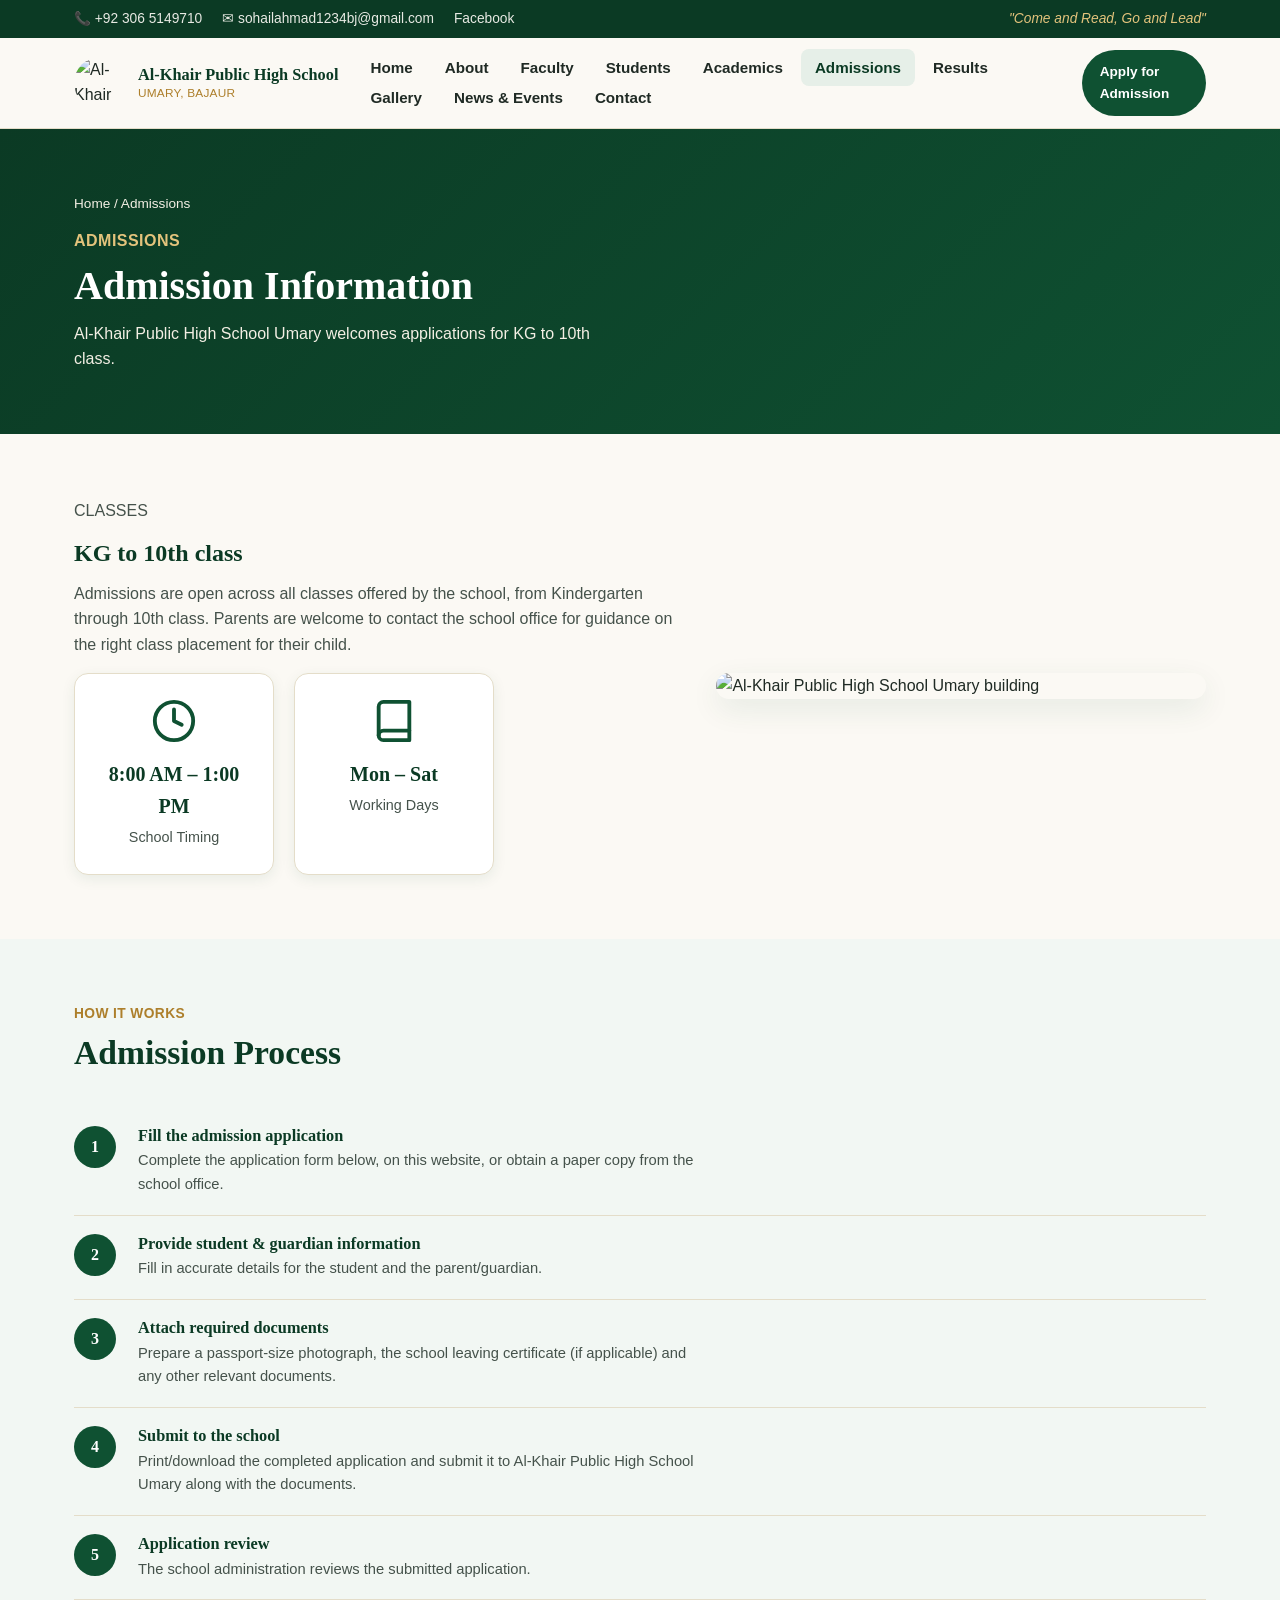
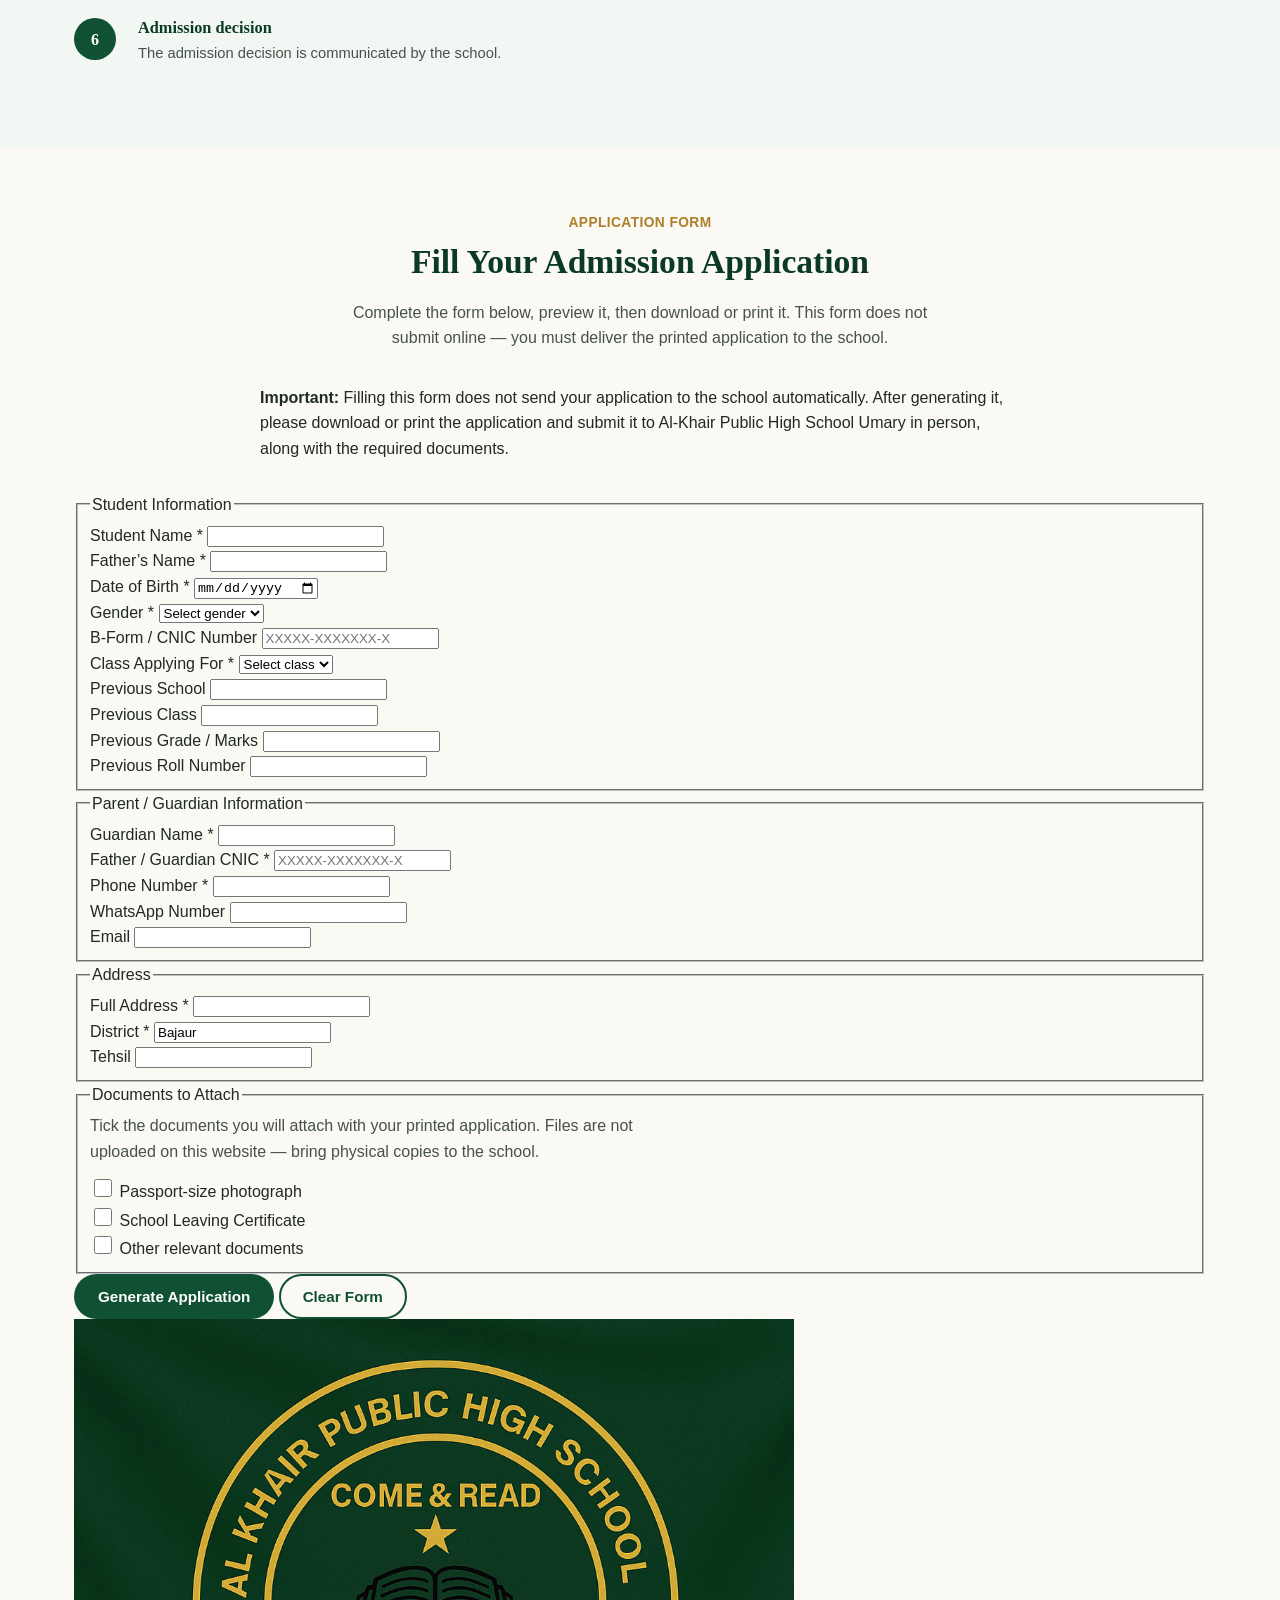
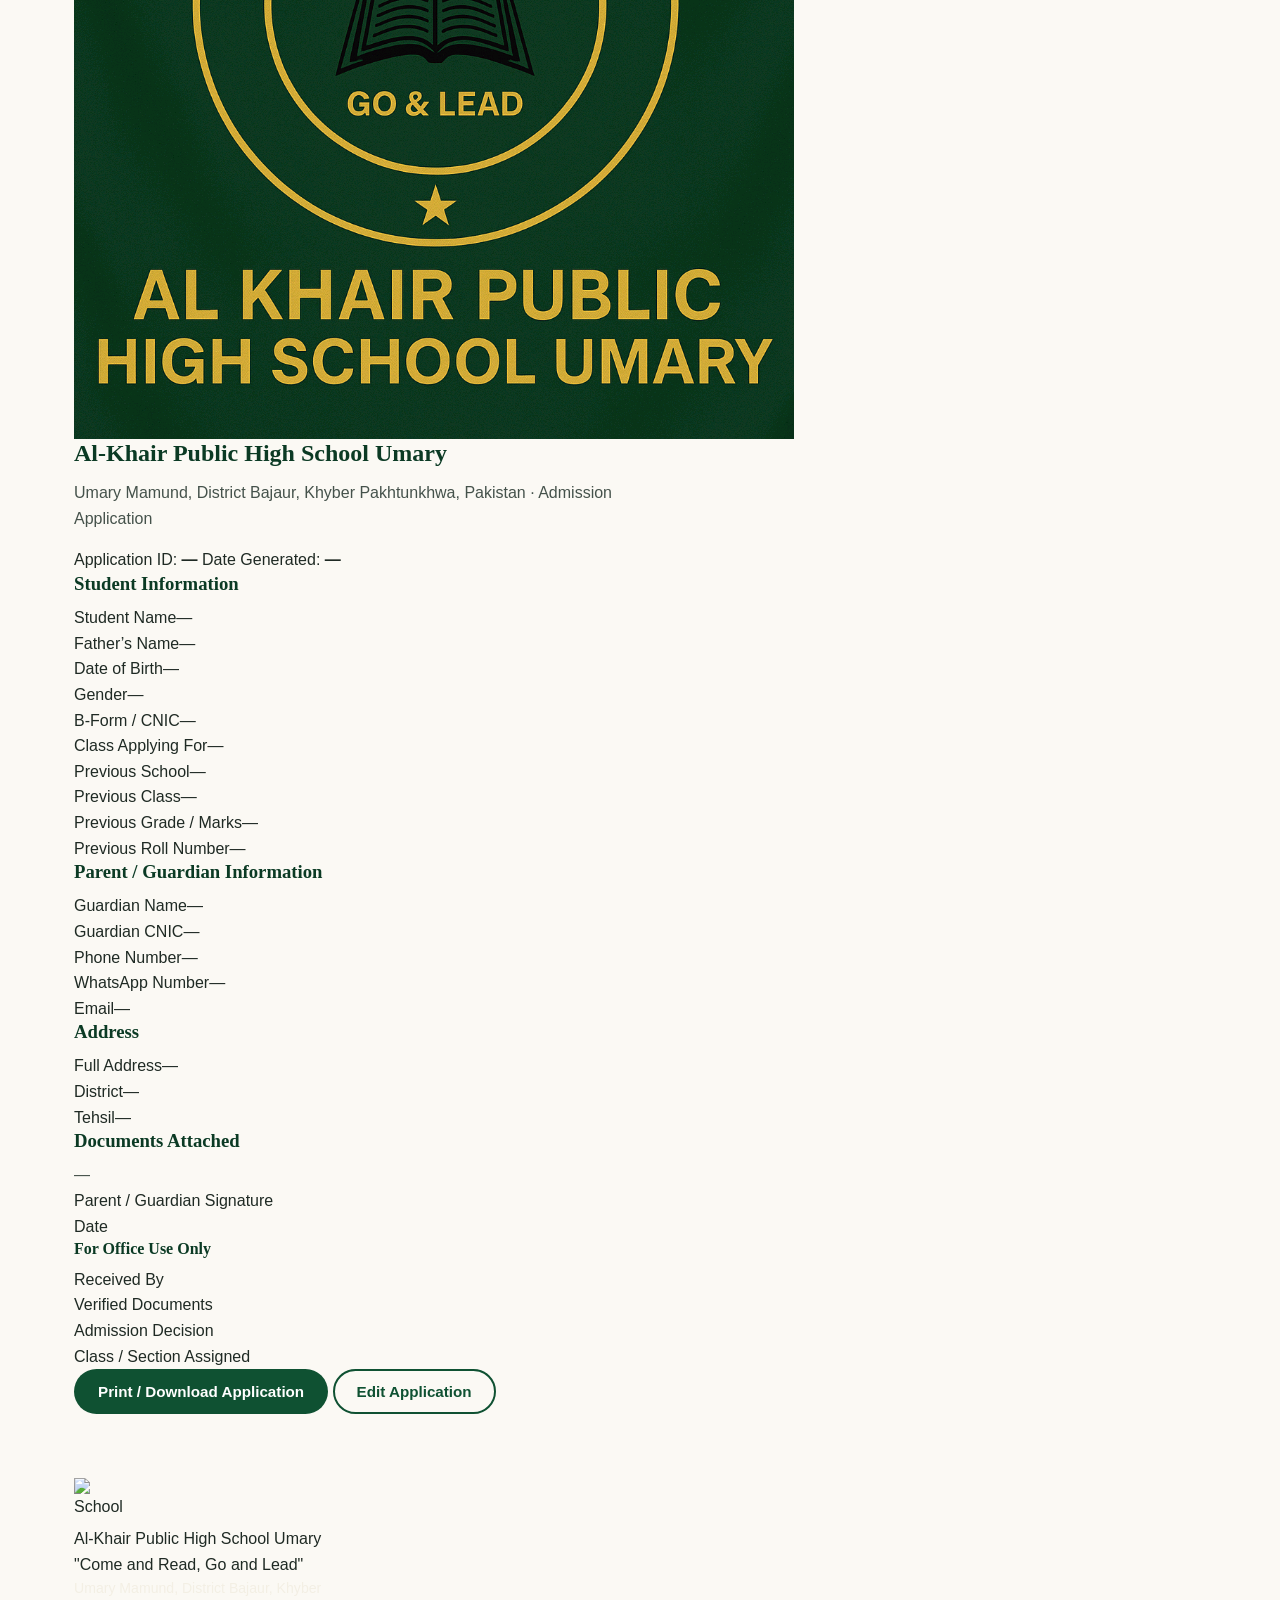
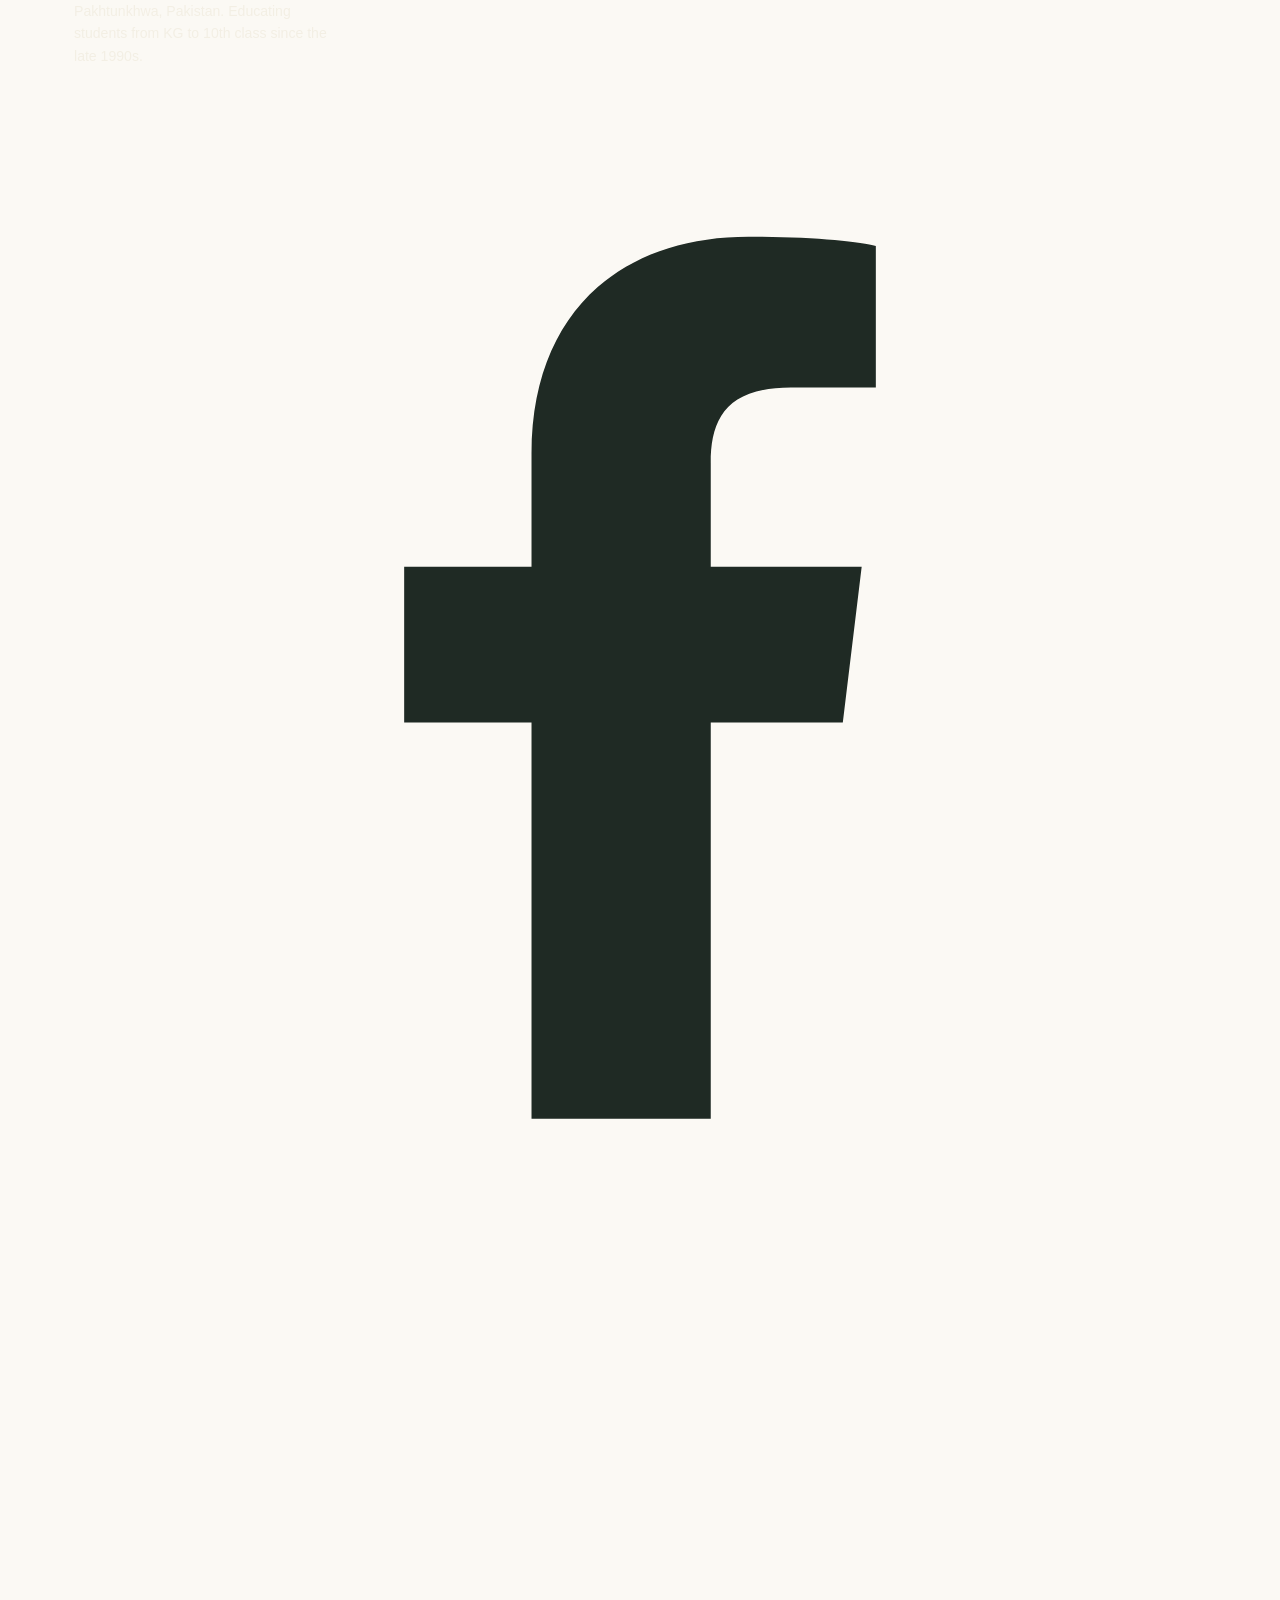
==== commit 3eff0010: "Update index.html" ====
--- a/index.html
+++ b/index.html
@@ -275,7 +275,7 @@
 
       <div class="print-sheet" id="printSheet">
         <div class="print-header">
-          <img src="images/logo/logo.png" alt="School logo">
+          <img src="logo.png" alt="School logo">
           <div>
             <h2>Al-Khair Public High School Umary</h2>
             <p>Umary Mamund, District Bajaur, Khyber Pakhtunkhwa, Pakistan &middot; Admission Application</p>
